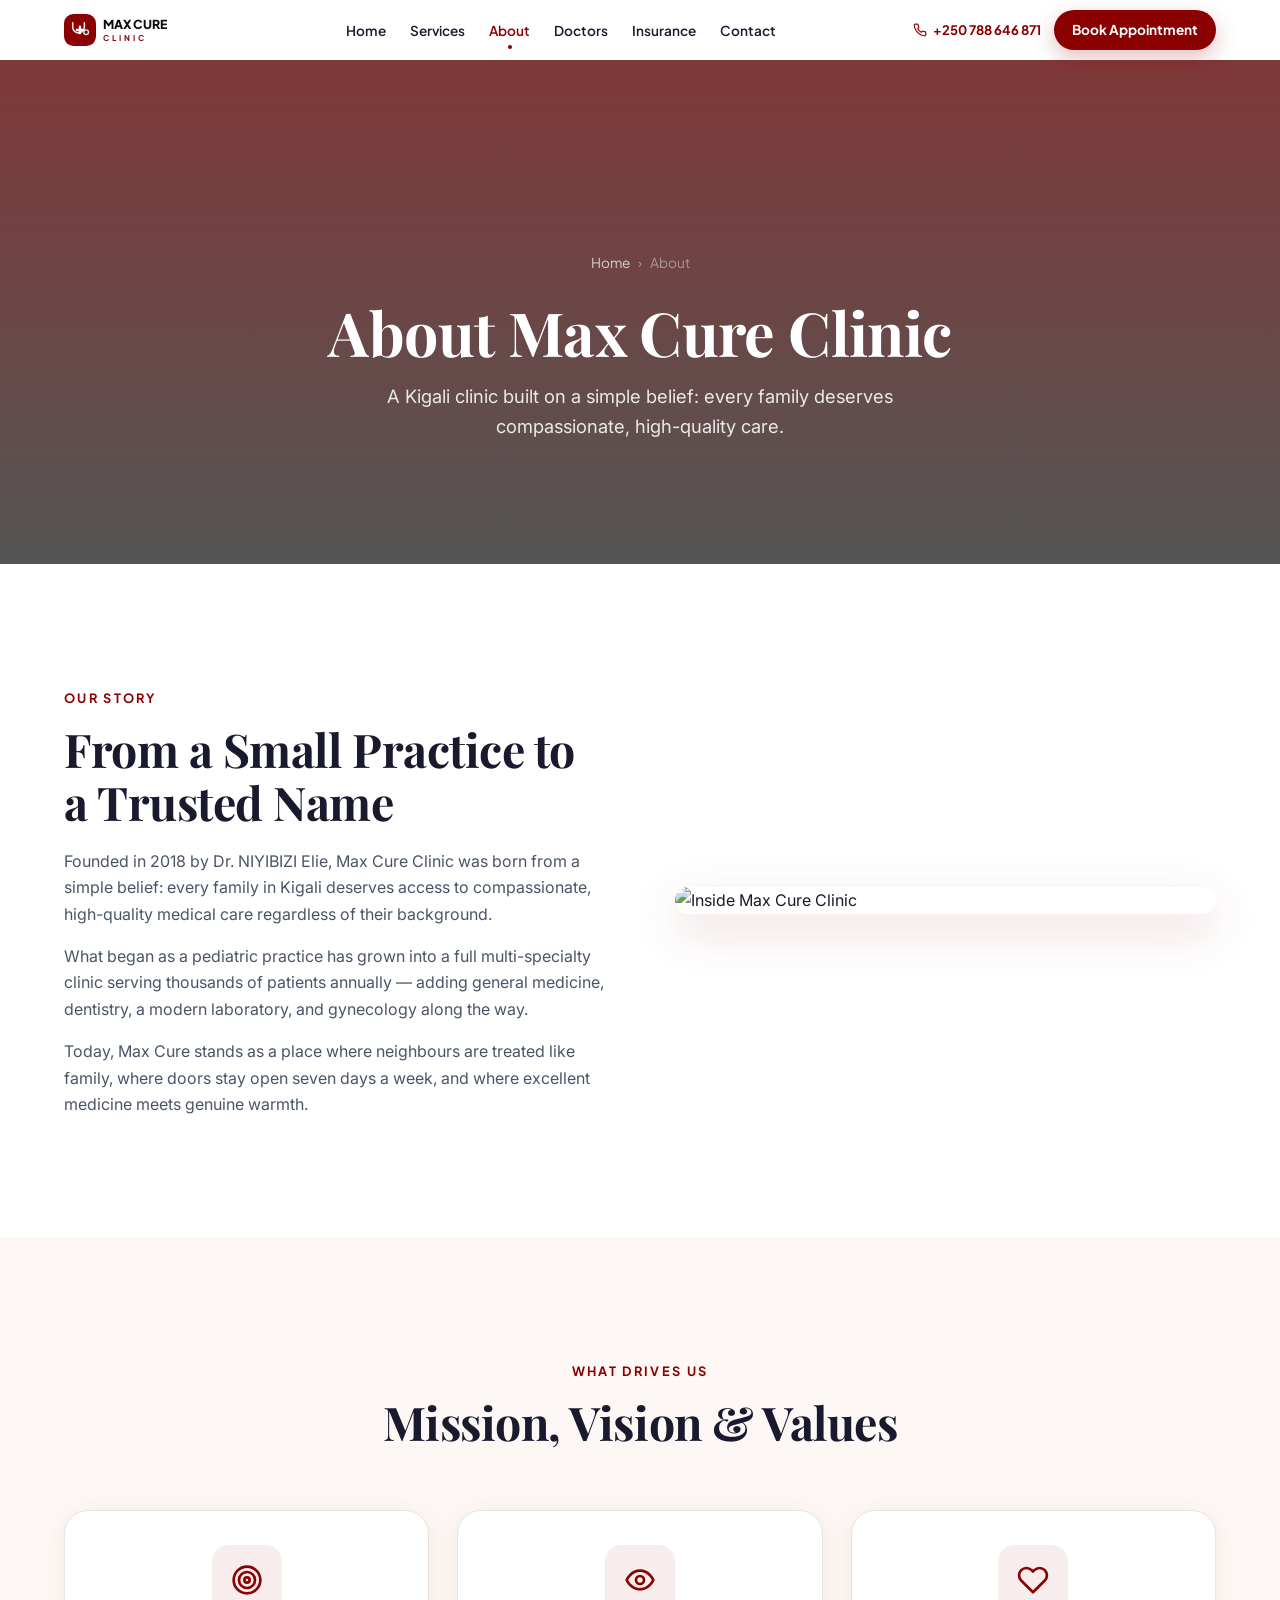
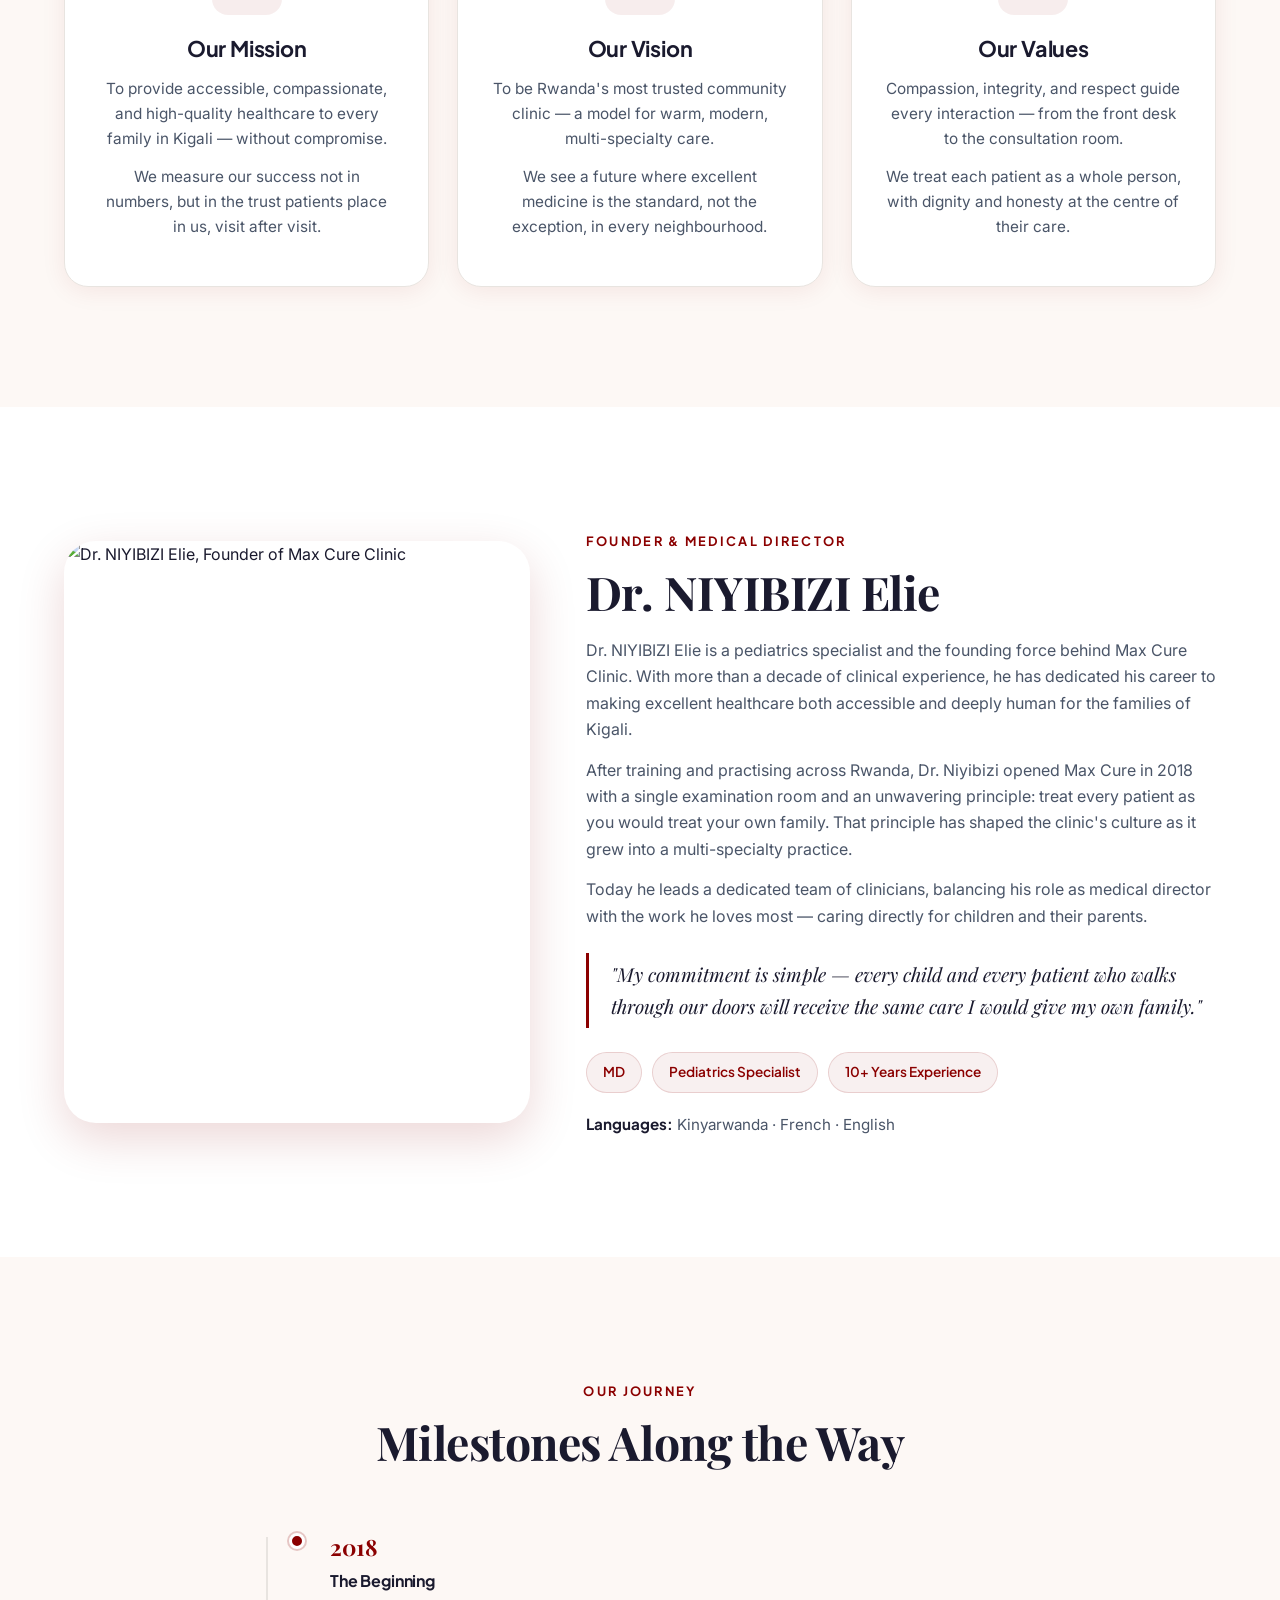
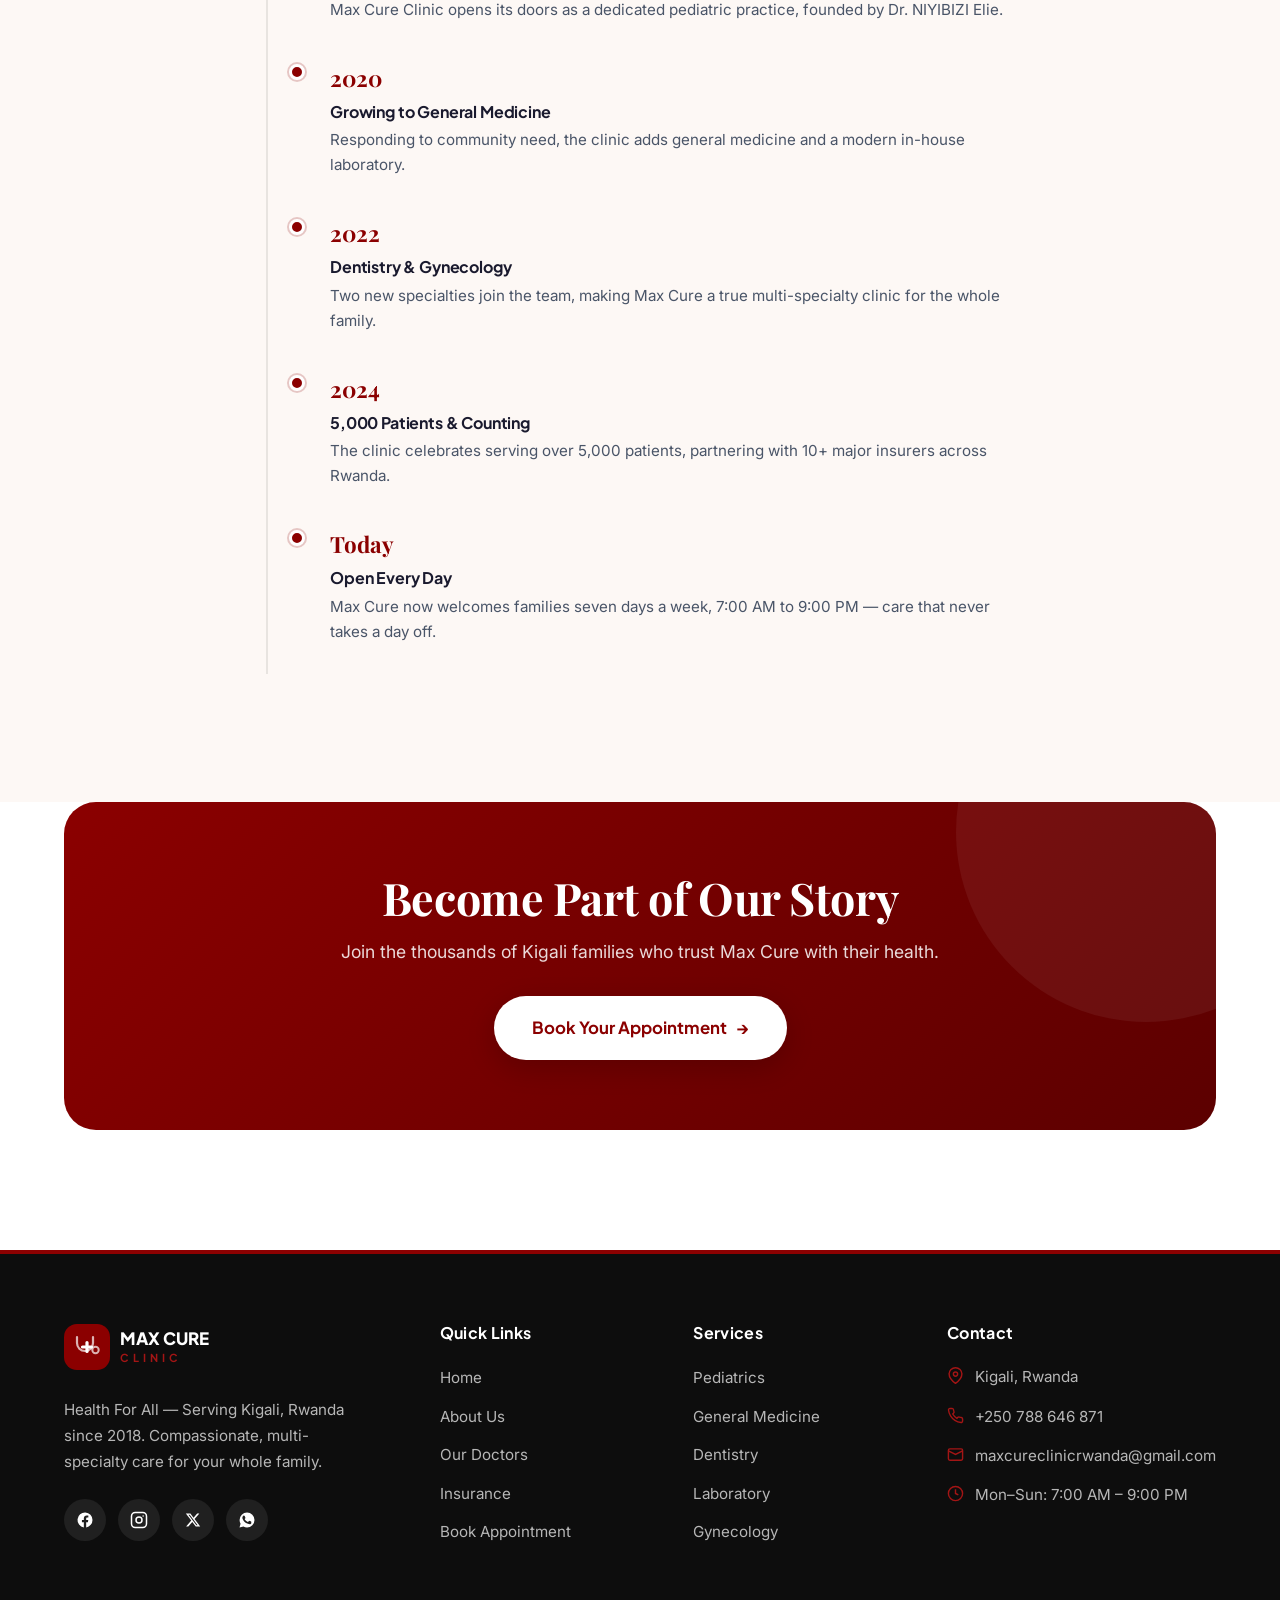
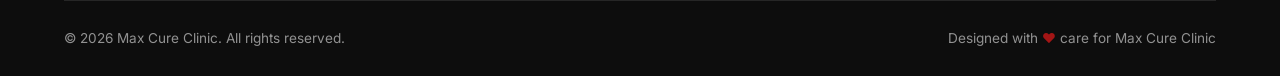
==== about.html @ cb4bc207 "Initial commit via Netlify [skip ci]" ====
<!DOCTYPE html>
<html lang="en">
<head>
  <meta charset="UTF-8">
  <meta name="viewport" content="width=device-width, initial-scale=1.0">
  <title>About Us — Max Cure Clinic, Kigali</title>
  <meta name="description" content="Founded in 2018 by Dr. NIYIBIZI Elie, Max Cure Clinic has grown into a trusted multi-specialty clinic serving thousands of families in Kigali, Rwanda.">
  <link rel="icon" href="assets/logo.svg" type="image/svg+xml">
  <link rel="preconnect" href="https://fonts.googleapis.com">
  <link rel="preconnect" href="https://fonts.gstatic.com" crossorigin>
  <link href="https://fonts.googleapis.com/css2?family=Playfair+Display:wght@400;500;600;700;900&family=Plus+Jakarta+Sans:wght@300;400;500;600;700;800&family=Inter:wght@300;400;500&display=swap" rel="stylesheet">
  <link href="https://unpkg.com/aos@2.3.1/dist/aos.css" rel="stylesheet">
  <link rel="stylesheet" href="css/global.css">
  <link rel="stylesheet" href="css/navbar.css">
  <link rel="stylesheet" href="css/footer.css">
  <link rel="stylesheet" href="css/animations.css">
</head>
<body>
  <div class="loader" aria-hidden="true"><svg class="loader-cross" viewBox="0 0 100 100"><path d="M50 22 V78 M22 50 H78"/></svg><span class="loader-text">MAX CURE CLINIC</span></div>
  <a href="#main" class="skip-link">Skip to content</a>

  <header class="navbar">
    <nav class="nav-inner" aria-label="Primary">
      <a href="index.html" class="nav-logo" aria-label="Max Cure Clinic home"><svg width="200" height="44" viewBox="0 0 200 44" fill="none" xmlns="http://www.w3.org/2000/svg"><rect width="44" height="44" rx="13" fill="#8B0000"/><path d="M12 12v6a8 8 0 0 0 16 0v-6" stroke="#E8E4E0" stroke-width="2.2" stroke-linecap="round" fill="none"/><circle cx="30.5" cy="25" r="3.2" stroke="#E8E4E0" stroke-width="2" fill="none"/><path d="M22 17.5v9M17.5 22h9" stroke="#fff" stroke-width="3.2" stroke-linecap="round"/><text x="54" y="20" font-family="'Plus Jakarta Sans',sans-serif" font-size="17" font-weight="800" fill="#0D0D0D">MAX CURE</text><text x="54" y="37" font-family="'Plus Jakarta Sans',sans-serif" font-size="11" font-weight="700" letter-spacing="4" fill="#8B0000">CLINIC</text></svg></a>
      <ul class="nav-links"><li><a href="index.html">Home</a></li><li><a href="services.html">Services</a></li><li><a href="about.html" class="active">About</a></li><li><a href="doctors.html">Doctors</a></li><li><a href="insurance.html">Insurance</a></li><li><a href="contact.html">Contact</a></li></ul>
      <div class="nav-actions"><a href="tel:+250788646871" class="nav-phone"><svg width="16" height="16" viewBox="0 0 24 24" fill="none" stroke="currentColor" stroke-width="2" stroke-linecap="round" stroke-linejoin="round"><path d="M22 16.92v3a2 2 0 0 1-2.18 2 19.79 19.79 0 0 1-8.63-3.07 19.5 19.5 0 0 1-6-6 19.79 19.79 0 0 1-3.07-8.67A2 2 0 0 1 4.11 2h3a2 2 0 0 1 2 1.72c.13.96.36 1.9.7 2.81a2 2 0 0 1-.45 2.11L8.09 9.91a16 16 0 0 0 6 6l1.27-1.27a2 2 0 0 1 2.11-.45c.91.34 1.85.57 2.81.7A2 2 0 0 1 22 16.92z"/></svg>+250 788 646 871</a><a href="appointments.html" class="btn btn-primary">Book Appointment</a></div>
      <button class="nav-toggle" aria-label="Open menu" aria-expanded="false" aria-controls="mobileMenu"><span></span><span></span><span></span></button>
    </nav>
  </header>
  <div class="mobile-menu" id="mobileMenu"><a href="index.html">Home</a><a href="services.html">Services</a><a href="about.html" class="active">About</a><a href="doctors.html">Doctors</a><a href="insurance.html">Insurance</a><a href="contact.html">Contact</a><a href="appointments.html" class="btn btn-white">Book Appointment</a><a href="tel:+250788646871" class="mobile-phone">+250 788 646 871</a></div>

  <main id="main">
    <!-- IMAGE HERO with Vanta WAVES -->
    <section class="image-hero">
      <div class="vanta-bg" data-vanta="waves"></div>
      <div class="img-overlay"></div>
      <div class="container">
        <div class="breadcrumb"><a href="index.html">Home</a><span>›</span><span>About</span></div>
        <h1>About Max Cure Clinic</h1>
        <p>A Kigali clinic built on a simple belief: every family deserves compassionate, high-quality care.</p>
      </div>
    </section>

    <!-- STORY -->
    <section class="section">
      <div class="container">
        <div class="split">
          <div class="split-content" data-aos="fade-right">
            <span class="eyebrow">Our Story</span>
            <h2 class="section-title">From a Small Practice to a Trusted Name</h2>
            <p style="color:var(--text-mid);margin-bottom:16px">Founded in 2018 by Dr. NIYIBIZI Elie, Max Cure Clinic was born from a simple belief: every family in Kigali deserves access to compassionate, high-quality medical care regardless of their background.</p>
            <p style="color:var(--text-mid);margin-bottom:16px">What began as a pediatric practice has grown into a full multi-specialty clinic serving thousands of patients annually — adding general medicine, dentistry, a modern laboratory, and gynecology along the way.</p>
            <p style="color:var(--text-mid)">Today, Max Cure stands as a place where neighbours are treated like family, where doors stay open seven days a week, and where excellent medicine meets genuine warmth.</p>
          </div>
          <div class="split-media" data-aos="fade-left"><img loading="lazy" decoding="async" src="https://images.unsplash.com/photo-1519494026892-80bbd2d6fd0d?w=700&q=85" alt="Inside Max Cure Clinic"></div>
        </div>
      </div>
    </section>

    <!-- MISSION / VISION / VALUES -->
    <section class="section bg-cream">
      <div class="container">
        <div class="section-head center" data-aos="fade-up"><span class="eyebrow">What Drives Us</span><h2 class="section-title">Mission, Vision &amp; Values</h2></div>
        <div class="mvv-grid">
          <article class="mvv-card card" data-aos="fade-up">
            <div class="mvv-icon"><svg width="32" height="32" viewBox="0 0 24 24" fill="none" stroke="currentColor" stroke-width="2" stroke-linecap="round" stroke-linejoin="round"><circle cx="12" cy="12" r="10"/><circle cx="12" cy="12" r="6"/><circle cx="12" cy="12" r="2"/></svg></div>
            <h3>Our Mission</h3>
            <p>To provide accessible, compassionate, and high-quality healthcare to every family in Kigali — without compromise.</p>
            <p>We measure our success not in numbers, but in the trust patients place in us, visit after visit.</p>
          </article>
          <article class="mvv-card card" data-aos="fade-up" data-aos-delay="120">
            <div class="mvv-icon"><svg width="32" height="32" viewBox="0 0 24 24" fill="none" stroke="currentColor" stroke-width="2" stroke-linecap="round" stroke-linejoin="round"><path d="M2 12s3-7 10-7 10 7 10 7-3 7-10 7-10-7-10-7z"/><circle cx="12" cy="12" r="3"/></svg></div>
            <h3>Our Vision</h3>
            <p>To be Rwanda's most trusted community clinic — a model for warm, modern, multi-specialty care.</p>
            <p>We see a future where excellent medicine is the standard, not the exception, in every neighbourhood.</p>
          </article>
          <article class="mvv-card card" data-aos="fade-up" data-aos-delay="240">
            <div class="mvv-icon"><svg width="32" height="32" viewBox="0 0 24 24" fill="none" stroke="currentColor" stroke-width="2" stroke-linecap="round" stroke-linejoin="round"><path d="M20.84 4.61a5.5 5.5 0 0 0-7.78 0L12 5.67l-1.06-1.06a5.5 5.5 0 0 0-7.78 7.78L12 21.23l8.84-8.84a5.5 5.5 0 0 0 0-7.78z"/></svg></div>
            <h3>Our Values</h3>
            <p>Compassion, integrity, and respect guide every interaction — from the front desk to the consultation room.</p>
            <p>We treat each patient as a whole person, with dignity and honesty at the centre of their care.</p>
          </article>
        </div>
      </div>
    </section>

    <!-- DR NIYIBIZI FEATURE -->
    <section class="section">
      <div class="container">
        <div class="doctor-feature">
          <div data-aos="fade-right"><img loading="lazy" decoding="async" src="https://images.unsplash.com/photo-1612349317150-e413f6a5b16d?w=500&q=85" alt="Dr. NIYIBIZI Elie, Founder of Max Cure Clinic"></div>
          <div data-aos="fade-left">
            <span class="eyebrow">Founder &amp; Medical Director</span>
            <h2 class="section-title">Dr. NIYIBIZI Elie</h2>
            <p style="color:var(--text-mid);margin-bottom:14px">Dr. NIYIBIZI Elie is a pediatrics specialist and the founding force behind Max Cure Clinic. With more than a decade of clinical experience, he has dedicated his career to making excellent healthcare both accessible and deeply human for the families of Kigali.</p>
            <p style="color:var(--text-mid);margin-bottom:14px">After training and practising across Rwanda, Dr. Niyibizi opened Max Cure in 2018 with a single examination room and an unwavering principle: treat every patient as you would treat your own family. That principle has shaped the clinic's culture as it grew into a multi-specialty practice.</p>
            <p style="color:var(--text-mid)">Today he leads a dedicated team of clinicians, balancing his role as medical director with the work he loves most — caring directly for children and their parents.</p>
            <blockquote class="doctor-quote">"My commitment is simple — every child and every patient who walks through our doors will receive the same care I would give my own family."</blockquote>
            <div class="credentials">
              <span class="pill">MD</span><span class="pill">Pediatrics Specialist</span><span class="pill">10+ Years Experience</span>
            </div>
            <p style="margin-top:18px;color:var(--text-mid);font-size:.95rem"><strong style="font-family:var(--font-head);color:var(--text)">Languages:</strong> Kinyarwanda · French · English</p>
          </div>
        </div>
      </div>
    </section>

    <!-- TIMELINE -->
    <section class="section bg-cream">
      <div class="container">
        <div class="section-head center" data-aos="fade-up"><span class="eyebrow">Our Journey</span><h2 class="section-title">Milestones Along the Way</h2></div>
        <div class="timeline">
          <div class="timeline-item" data-aos="fade-up"><div class="year">2018</div><h4>The Beginning</h4><p>Max Cure Clinic opens its doors as a dedicated pediatric practice, founded by Dr. NIYIBIZI Elie.</p></div>
          <div class="timeline-item" data-aos="fade-up"><div class="year">2020</div><h4>Growing to General Medicine</h4><p>Responding to community need, the clinic adds general medicine and a modern in-house laboratory.</p></div>
          <div class="timeline-item" data-aos="fade-up"><div class="year">2022</div><h4>Dentistry &amp; Gynecology</h4><p>Two new specialties join the team, making Max Cure a true multi-specialty clinic for the whole family.</p></div>
          <div class="timeline-item" data-aos="fade-up"><div class="year">2024</div><h4>5,000 Patients &amp; Counting</h4><p>The clinic celebrates serving over 5,000 patients, partnering with 10+ major insurers across Rwanda.</p></div>
          <div class="timeline-item" data-aos="fade-up"><div class="year">Today</div><h4>Open Every Day</h4><p>Max Cure now welcomes families seven days a week, 7:00 AM to 9:00 PM — care that never takes a day off.</p></div>
        </div>
      </div>
    </section>

    <section class="section" style="padding-top:0">
      <div class="container"><div class="cta-banner" data-aos="zoom-in"><h2>Become Part of Our Story</h2><p>Join the thousands of Kigali families who trust Max Cure with their health.</p><a href="appointments.html" class="btn btn-white btn-lg">Book Your Appointment <span class="arrow">→</span></a></div></div>
    </section>
  </main>

  <footer class="footer">
    <div class="container">
      <div class="footer-grid">
        <div>
          <div class="footer-logo"><svg width="200" height="46" viewBox="0 0 200 46" fill="none" xmlns="http://www.w3.org/2000/svg"><rect width="46" height="46" rx="13" fill="#8B0000"/><path d="M13 13v6a8 8 0 0 0 16 0v-6" stroke="#fff" stroke-width="2.2" stroke-linecap="round" fill="none" opacity=".7"/><circle cx="31.5" cy="26" r="3.2" stroke="#fff" stroke-width="2" fill="none" opacity=".7"/><path d="M23 18.5v9M18.5 23h9" stroke="#fff" stroke-width="3.2" stroke-linecap="round"/><text x="56" y="21" font-family="'Plus Jakarta Sans',sans-serif" font-size="17" font-weight="800" fill="#fff">MAX CURE</text><text x="56" y="38" font-family="'Plus Jakarta Sans',sans-serif" font-size="11" font-weight="700" letter-spacing="4" fill="#A31515">CLINIC</text></svg></div>
          <p class="footer-tagline">Health For All — Serving Kigali, Rwanda since 2018. Compassionate, multi-specialty care for your whole family.</p>
          <div class="footer-social">
            <a href="#" aria-label="Facebook"><svg width="18" height="18" viewBox="0 0 24 24" fill="currentColor"><path d="M22 12a10 10 0 1 0-11.56 9.88v-6.99H7.9V12h2.54V9.8c0-2.5 1.49-3.89 3.78-3.89 1.09 0 2.24.2 2.24.2v2.46h-1.26c-1.24 0-1.63.77-1.63 1.56V12h2.78l-.44 2.89h-2.34v6.99A10 10 0 0 0 22 12z"/></svg></a>
            <a href="#" aria-label="Instagram"><svg width="18" height="18" viewBox="0 0 24 24" fill="none" stroke="currentColor" stroke-width="2"><rect x="2" y="2" width="20" height="20" rx="5"/><circle cx="12" cy="12" r="4"/><circle cx="17.5" cy="6.5" r="1" fill="currentColor" stroke="none"/></svg></a>
            <a href="#" aria-label="Twitter X"><svg width="16" height="16" viewBox="0 0 24 24" fill="currentColor"><path d="M18.244 2.25h3.308l-7.227 8.26 8.502 11.24H16.17l-5.214-6.817L4.99 21.75H1.68l7.73-8.835L1.254 2.25H8.08l4.713 6.231zm-1.161 17.52h1.833L7.084 4.126H5.117z"/></svg></a>
            <a href="https://wa.me/250788646871" aria-label="WhatsApp"><svg width="18" height="18" viewBox="0 0 24 24" fill="currentColor"><path d="M12.04 2A9.94 9.94 0 0 0 2.1 11.94c0 1.75.46 3.45 1.32 4.95L2 22l5.25-1.38a9.9 9.9 0 0 0 4.79 1.22h.01A9.94 9.94 0 0 0 22 11.94 9.94 9.94 0 0 0 12.04 2zm5.8 14.2c-.24.68-1.4 1.3-1.94 1.34-.5.05-1.13.21-3.66-.77-3.08-1.2-5.04-4.34-5.19-4.54-.15-.2-1.24-1.65-1.24-3.15s.79-2.24 1.07-2.54c.28-.3.61-.38.81-.38l.58.01c.19.01.44-.07.69.53.24.6.83 2.07.9 2.22.07.15.12.32.02.52-.1.2-.15.32-.3.5-.15.17-.31.39-.45.52-.15.15-.3.31-.13.6.17.3.76 1.25 1.63 2.02 1.12.99 2.06 1.3 2.36 1.45.3.15.47.13.64-.08.17-.2.74-.86.94-1.16.2-.3.39-.25.66-.15.27.1 1.71.81 2 .96.3.15.5.22.57.34.07.13.07.72-.17 1.4z"/></svg></a>
          </div>
        </div>
        <div><h4>Quick Links</h4><ul class="footer-links"><li><a href="index.html">Home</a></li><li><a href="about.html">About Us</a></li><li><a href="doctors.html">Our Doctors</a></li><li><a href="insurance.html">Insurance</a></li><li><a href="appointments.html">Book Appointment</a></li></ul></div>
        <div><h4>Services</h4><ul class="footer-links"><li><a href="services.html#pediatrics">Pediatrics</a></li><li><a href="services.html#general">General Medicine</a></li><li><a href="services.html#dentistry">Dentistry</a></li><li><a href="services.html#laboratory">Laboratory</a></li><li><a href="services.html#gynecology">Gynecology</a></li></ul></div>
        <div><h4>Contact</h4><ul class="footer-contact">
          <li><svg width="17" height="17" viewBox="0 0 24 24" fill="none" stroke="currentColor" stroke-width="2"><path d="M21 10c0 7-9 13-9 13s-9-6-9-13a9 9 0 0 1 18 0z"/><circle cx="12" cy="10" r="3"/></svg><span>Kigali, Rwanda</span></li>
          <li><svg width="17" height="17" viewBox="0 0 24 24" fill="none" stroke="currentColor" stroke-width="2"><path d="M22 16.92v3a2 2 0 0 1-2.18 2 19.79 19.79 0 0 1-8.63-3.07 19.5 19.5 0 0 1-6-6 19.79 19.79 0 0 1-3.07-8.67A2 2 0 0 1 4.11 2h3a2 2 0 0 1 2 1.72c.13.96.36 1.9.7 2.81a2 2 0 0 1-.45 2.11L8.09 9.91a16 16 0 0 0 6 6l1.27-1.27a2 2 0 0 1 2.11-.45c.91.34 1.85.57 2.81.7A2 2 0 0 1 22 16.92z"/></svg><a href="tel:+250788646871">+250 788 646 871</a></li>
          <li><svg width="17" height="17" viewBox="0 0 24 24" fill="none" stroke="currentColor" stroke-width="2"><rect x="2" y="4" width="20" height="16" rx="2"/><path d="m22 7-10 5L2 7"/></svg><a href="mailto:maxcureclinicrwanda@gmail.com">maxcureclinicrwanda@gmail.com</a></li>
          <li><svg width="17" height="17" viewBox="0 0 24 24" fill="none" stroke="currentColor" stroke-width="2"><circle cx="12" cy="12" r="10"/><polyline points="12 6 12 12 16 14"/></svg><span>Mon–Sun: 7:00 AM – 9:00 PM</span></li>
        </ul></div>
      </div>
      <div class="footer-bottom"><span>© <span id="year">2026</span> Max Cure Clinic. All rights reserved.</span><span>Designed with <span class="heart">♥</span> care for Max Cure Clinic</span></div>
    </div>
  </footer>

  <script src="https://cdnjs.cloudflare.com/ajax/libs/three.js/r128/three.min.js"></script>
  <script src="https://cdn.jsdelivr.net/npm/vanta@latest/dist/vanta.cells.min.js"></script>
  <script src="https://cdn.jsdelivr.net/npm/vanta@latest/dist/vanta.waves.min.js"></script>
  <script src="https://cdn.jsdelivr.net/npm/tsparticles@2.12.0/tsparticles.bundle.min.js"></script>
  <script src="https://cdnjs.cloudflare.com/ajax/libs/bodymovin/5.12.2/lottie.min.js"></script>
  <script src="https://cdnjs.cloudflare.com/ajax/libs/gsap/3.12.5/gsap.min.js"></script>
  <script src="https://cdnjs.cloudflare.com/ajax/libs/gsap/3.12.5/ScrollTrigger.min.js"></script>
  <script src="https://unpkg.com/aos@2.3.1/dist/aos.js"></script>
  <script src="js/animations.js"></script>
  <script src="js/main.js"></script>
</body>
</html>
---- css/global.css ----
/* ============================================================
   MAX CURE CLINIC — GLOBAL DESIGN SYSTEM
   Reset · Tokens · Typography · Buttons · Layout · Components
   ============================================================ */

:root {
  /* Brand */
  --primary: #8B0000;
  --primary-light: #A31515;
  --primary-dark: #5C0000;
  --accent: #C0392B;

  /* Neutrals */
  --white: #FFFFFF;
  --off-white: #F9F7F5;
  --cream: #FDF8F5;
  --light-gray: #F0EFED;
  --border: #E8E4E0;
  --dark: #0D0D0D;
  --text: #1A1A2E;
  --text-mid: #4A5568;
  --text-light: #9CA3AF;
  --success: #10B981;
  --whatsapp: #25D366;

  /* Radii */
  --radius-sm: 8px;
  --radius-md: 16px;
  --radius-lg: 24px;
  --radius-xl: 32px;
  --radius-pill: 100px;

  /* Shadows */
  --shadow-card: 0 4px 24px rgba(139, 0, 0, 0.08);
  --shadow-hover: 0 16px 48px rgba(139, 0, 0, 0.16);
  --shadow-hero: 0 32px 80px rgba(0, 0, 0, 0.18);

  /* Motion + layout */
  --transition: all 0.3s cubic-bezier(0.4, 0, 0.2, 1);
  --section-pad: 120px 0;
  --container: 1200px;

  /* Fonts */
  --font-display: 'Playfair Display', Georgia, serif;
  --font-head: 'Plus Jakarta Sans', system-ui, sans-serif;
  --font-body: 'Inter', system-ui, sans-serif;
}

/* ---------- Reset ---------- */
*, *::before, *::after { box-sizing: border-box; margin: 0; padding: 0; }

/* Native smooth-scroll intentionally disabled — anchor jumps are instant for snappier feel on phones. */
html { -webkit-text-size-adjust: 100%; }

body {
  font-family: var(--font-body);
  font-size: 16px;
  line-height: 1.65;
  color: var(--text);
  background: var(--white);
  -webkit-font-smoothing: antialiased;
  -moz-osx-font-smoothing: grayscale;
  overflow-x: hidden;
}

img { max-width: 100%; height: auto; display: block; }
a { color: inherit; text-decoration: none; }
ul { list-style: none; }
button { font-family: inherit; cursor: pointer; border: none; background: none; }
input, select, textarea { font-family: inherit; font-size: 1rem; }

/* ---------- Typography ---------- */
h1, h2, h3, h4 { font-family: var(--font-display); font-weight: 700; line-height: 1.15; color: var(--text); letter-spacing: -0.01em; }

.eyebrow {
  font-family: var(--font-head);
  font-weight: 700;
  font-size: 0.8rem;
  letter-spacing: 0.18em;
  text-transform: uppercase;
  color: var(--primary);
  display: inline-block;
  margin-bottom: 14px;
}

.section-title { font-size: clamp(2rem, 4vw, 2.9rem); margin-bottom: 18px; }
.section-subtitle { font-family: var(--font-body); font-size: 1.075rem; color: var(--text-mid); max-width: 620px; }

.section-head { margin-bottom: 60px; }
.section-head.center { text-align: center; margin-left: auto; margin-right: auto; }
.section-head.center .section-subtitle { margin-left: auto; margin-right: auto; }

/* ---------- Layout ---------- */
.container { width: 100%; max-width: var(--container); margin: 0 auto; padding: 0 24px; }
.section { padding: var(--section-pad); }
.bg-cream { background: var(--cream); }
.bg-off { background: var(--off-white); }
.bg-light { background: var(--light-gray); }

/* ---------- Buttons ---------- */
.btn {
  display: inline-flex;
  align-items: center;
  justify-content: center;
  gap: 9px;
  font-family: var(--font-head);
  font-weight: 700;
  font-size: 0.98rem;
  padding: 15px 30px;
  border-radius: var(--radius-pill);
  transition: transform 0.2s ease, box-shadow 0.2s ease, background 0.3s ease, color 0.3s ease;
  min-height: 48px;
  white-space: nowrap;
}
.btn:hover { transform: translateY(-2px) scale(1.02); }
.btn:active { transform: translateY(0) scale(0.98); }
.btn:focus-visible { outline: 3px solid rgba(139, 0, 0, 0.4); outline-offset: 3px; }

.btn-primary { background: var(--primary); color: var(--white); box-shadow: 0 8px 22px rgba(139, 0, 0, 0.25); }
.btn-primary:hover { background: var(--primary-dark); box-shadow: var(--shadow-hover); }

.btn-ghost { background: transparent; color: var(--primary); border: 2px solid var(--border); }
.btn-ghost:hover { border-color: var(--primary); background: rgba(139, 0, 0, 0.04); }

.btn-white { background: var(--white); color: var(--primary); box-shadow: 0 8px 28px rgba(0, 0, 0, 0.18); }
.btn-white:hover { background: var(--cream); }

.btn-whatsapp { background: var(--whatsapp); color: var(--white); }
.btn-whatsapp:hover { background: #1da851; }

.btn-block { width: 100%; }
.btn-lg { padding: 18px 38px; font-size: 1.05rem; }

.arrow { transition: transform 0.25s ease; }
.btn:hover .arrow, .link-more:hover .arrow { transform: translateX(4px); }

/* ---------- Inline link ---------- */
.link-more {
  display: inline-flex;
  align-items: center;
  gap: 6px;
  font-family: var(--font-head);
  font-weight: 700;
  font-size: 0.92rem;
  color: var(--primary);
}

/* ---------- Pills / badges ---------- */
.pill {
  display: inline-flex;
  align-items: center;
  gap: 8px;
  font-family: var(--font-head);
  font-weight: 600;
  font-size: 0.85rem;
  padding: 8px 16px;
  border-radius: var(--radius-pill);
  background: var(--white);
  border: 1px solid var(--border);
  color: var(--text-mid);
}
.pill-accent { background: rgba(139, 0, 0, 0.07); border-color: rgba(139, 0, 0, 0.15); color: var(--primary); }

/* ---------- Page hero (interior pages) ---------- */
.page-hero {
  position: relative;
  background: linear-gradient(135deg, var(--primary-dark), var(--primary) 55%, var(--primary-light));
  color: var(--white);
  padding: 150px 0 90px;
  text-align: center;
  overflow: hidden;
}
.page-hero::after {
  content: "";
  position: absolute;
  inset: 0;
  background-image: radial-gradient(rgba(255, 255, 255, 0.08) 1.5px, transparent 1.5px);
  background-size: 26px 26px;
  opacity: 0.5;
  pointer-events: none;
}
.page-hero .container { position: relative; z-index: 2; }
.page-hero h1 { color: var(--white); font-size: clamp(2.4rem, 5vw, 3.6rem); margin-bottom: 16px; }
.page-hero p { color: rgba(255, 255, 255, 0.85); font-size: 1.15rem; max-width: 640px; margin: 0 auto; }
.page-hero.has-3d { background: var(--primary-dark); }
.page-hero .vanta-bg { position: absolute; inset: 0; z-index: 0; }

/* Breadcrumb */
.breadcrumb { display: flex; gap: 8px; justify-content: center; align-items: center; margin-bottom: 22px; font-family: var(--font-head); font-size: 0.85rem; color: rgba(255, 255, 255, 0.75); }
.breadcrumb a:hover { color: var(--white); }
.breadcrumb span { opacity: 0.6; }

/* ---------- Generic cards ---------- */
.card {
  background: var(--white);
  border: 1px solid var(--border);
  border-radius: var(--radius-lg);
  padding: 34px;
  box-shadow: var(--shadow-card);
  transition: var(--transition);
}

/* ---------- Checkmark list ---------- */
.check-list { display: flex; flex-direction: column; gap: 22px; }
.check-item { display: flex; gap: 16px; align-items: flex-start; }
.check-icon {
  flex-shrink: 0;
  width: 32px; height: 32px;
  border-radius: 50%;
  background: rgba(16, 185, 129, 0.12);
  color: var(--success);
  display: grid; place-items: center;
  margin-top: 2px;
}
.check-item h4 { font-family: var(--font-head); font-size: 1.1rem; margin-bottom: 4px; }
.check-item p { color: var(--text-mid); font-size: 0.96rem; }

/* ---------- Split layout helper ---------- */
.split { display: grid; grid-template-columns: 1fr 1fr; gap: 70px; align-items: center; }
.split.reverse .split-media { order: 2; }
.split-media { position: relative; }
.split-media img { border-radius: var(--radius-xl); box-shadow: var(--shadow-hover); width: 100%; object-fit: cover; }

/* ---------- CTA banner ---------- */
.cta-banner {
  background: linear-gradient(135deg, var(--primary), var(--primary-dark));
  color: var(--white);
  text-align: center;
  border-radius: var(--radius-xl);
  padding: 70px 40px;
  position: relative;
  overflow: hidden;
}
.cta-banner::before {
  content: "";
  position: absolute;
  width: 380px; height: 380px;
  background: rgba(255, 255, 255, 0.06);
  border-radius: 50%;
  top: -160px; right: -120px;
}
.cta-banner h2 { color: var(--white); font-size: clamp(2rem, 4vw, 2.8rem); margin-bottom: 14px; position: relative; }
.cta-banner p { color: rgba(255, 255, 255, 0.85); font-size: 1.1rem; margin-bottom: 30px; position: relative; }

/* ---------- Skip link & accessibility ---------- */
.skip-link {
  position: absolute;
  left: -999px;
  top: 0;
  background: var(--primary);
  color: #fff;
  padding: 12px 20px;
  z-index: 2000;
  border-radius: 0 0 var(--radius-sm) 0;
}
.skip-link:focus { left: 0; }

:focus-visible { outline: 3px solid rgba(139, 0, 0, 0.45); outline-offset: 2px; border-radius: 4px; }

/* ---------- Loading screen ---------- */
.loader {
  position: fixed;
  inset: 0;
  background: var(--primary-dark);
  display: grid;
  place-items: center;
  z-index: 9999;
}
.loader-cross { width: 90px; height: 90px; }
.loader-cross path { stroke: #fff; stroke-width: 6; stroke-linecap: round; fill: none; stroke-dasharray: 120; stroke-dashoffset: 120; animation: draw-cross 1s ease forwards; }
.loader-text { position: absolute; bottom: 38%; font-family: var(--font-head); font-weight: 700; letter-spacing: 0.3em; color: rgba(255,255,255,0.75); font-size: 0.8rem; }

/* ---------- Helpers ---------- */
.text-center { text-align: center; }
.mt-sm { margin-top: 16px; }
.mt-md { margin-top: 32px; }
.deco-circle {
  position: absolute;
  border-radius: 50%;
  background: radial-gradient(circle at 30% 30%, rgba(139, 0, 0, 0.10), rgba(139, 0, 0, 0.02));
  pointer-events: none;
  z-index: 0;
}

/* ============================================================
   COMPONENTS — HOME HERO   (light split: text left, photo right)
   ============================================================ */
.hero {
  position: relative;
  background: var(--white);
  border-bottom: 1px solid var(--border);
}
.hero-inner {
  max-width: 1180px;
  margin: 0 auto;
  padding: 52px 24px 64px;
  display: grid;
  grid-template-columns: 1.02fr 0.98fr;
  gap: 52px;
  align-items: center;
}
.hero-content { max-width: 540px; }

/* small "open now" tag */
.hero-badge {
  display: inline-flex;
  align-items: center;
  gap: 8px;
  background: rgba(139, 0, 0, 0.06);
  border: 1px solid rgba(139, 0, 0, 0.14);
  color: var(--primary);
  padding: 6px 14px;
  border-radius: 100px;
  font-family: var(--font-head);
  font-size: 12.5px;
  font-weight: 600;
  margin-bottom: 18px;
}
.hero-headline {
  font-family: var(--font-display);
  font-weight: 800;
  font-size: clamp(27px, 3.1vw, 42px);
  line-height: 1.13;
  letter-spacing: -0.015em;
  color: var(--text);            /* black on white */
  margin: 0 0 14px;
}
.hero-headline .line2 { display: block; color: var(--primary); }
.hero-sub {
  font-family: var(--font-body);
  font-size: 15px;
  line-height: 1.65;
  color: var(--text-mid);
  max-width: 470px;
}
.hero-buttons { display: flex; gap: 12px; margin-top: 24px; flex-wrap: wrap; }
.hero-btn-primary, .hero-btn-outline { min-height: 44px; }
.hero-btn-primary {
  display: inline-flex; align-items: center; gap: 8px;
  background: var(--primary); color: #fff;
  padding: 12px 26px; border-radius: 100px;
  font-family: var(--font-head); font-size: 14px; font-weight: 700;
  box-shadow: 0 8px 22px rgba(139, 0, 0, 0.22);
  transition: transform 0.25s ease, background 0.3s ease, box-shadow 0.3s ease;
}
.hero-btn-primary:hover { background: var(--primary-dark); transform: translateY(-2px); box-shadow: 0 14px 30px rgba(139, 0, 0, 0.28); }
.hero-btn-primary .arrow { transition: transform 0.25s ease; }
.hero-btn-primary:hover .arrow { transform: translateX(4px); }
.hero-btn-outline {
  display: inline-flex; align-items: center;
  background: #fff; color: var(--text);
  border: 1.5px solid var(--border);
  padding: 12px 24px; border-radius: 100px;
  font-family: var(--font-head); font-size: 14px; font-weight: 600;
  transition: border-color 0.3s ease, color 0.3s ease, background 0.3s ease;
}
.hero-btn-outline:hover { border-color: var(--primary); color: var(--primary); background: rgba(139, 0, 0, 0.04); }
.hero-btn-primary:focus-visible,
.hero-btn-outline:focus-visible { outline: 3px solid rgba(139, 0, 0, 0.4); outline-offset: 3px; }

.hero-stats {
  display: flex;
  list-style: none;
  margin: 28px 0 0;
  padding: 22px 0 0;
  border-top: 1px solid var(--border);
}
.hero-stat { padding: 0 20px; }
.hero-stat:first-child { padding-left: 0; }
.hero-stat:not(:first-child) { border-left: 1px solid var(--border); }
.hero-stat .num { display: block; font-family: var(--font-head); font-size: 20px; font-weight: 800; color: var(--text); line-height: 1; white-space: nowrap; }
.hero-stat .lbl { display: block; font-size: 12px; color: var(--text-light); font-weight: 500; margin-top: 5px; }

/* photo on the right */
.hero-media { position: relative; }
.hero-media img {
  width: 100%;
  aspect-ratio: 3 / 2;
  object-fit: cover;
  border-radius: 18px;
  box-shadow: 0 22px 54px rgba(0, 0, 0, 0.12);
  border: 1px solid var(--border);
}

.pulse-dot { width: 8px; height: 8px; border-radius: 50%; background: var(--success); position: relative; flex-shrink: 0; }
.pulse-dot::after { content: ""; position: absolute; inset: 0; border-radius: 50%; background: var(--success); animation: pulse-ring 1.8s ease-out infinite; }

@media (prefers-reduced-motion: reduce) {
  .pulse-dot::after { animation: none; }
}

/* ============================================================
   SERVICES PREVIEW — horizontal carousel
   ============================================================ */
#services .section-head { margin-bottom: 38px; }
#services .section-title { font-size: clamp(1.5rem, 3vw, 2.1rem); margin-bottom: 12px; }
#services .section-subtitle { font-size: 0.95rem; }

.services-carousel {
  display: flex;
  gap: 20px;
  overflow-x: auto;
  scroll-snap-type: x mandatory;
  scroll-padding: 0 4px;
  padding: 6px 4px 8px;
  margin: 0 -4px;
  -webkit-overflow-scrolling: touch;
  /* keep swipe/scroll, but hide the scrollbar */
  scrollbar-width: none;          /* Firefox */
  -ms-overflow-style: none;       /* IE/Edge legacy */
}
.services-carousel::-webkit-scrollbar { display: none; }  /* Chrome/Safari */

.service-card {
  flex: 0 0 300px;
  scroll-snap-align: start;
  background: var(--white);
  border: 1px solid var(--border);
  border-radius: var(--radius-lg);
  padding: 28px 26px;
  box-shadow: var(--shadow-card);
  transition: transform 0.3s ease, box-shadow 0.3s ease, border-color 0.3s ease;
  display: flex;
  flex-direction: column;
}
.service-card:hover { transform: translateY(-6px); box-shadow: var(--shadow-hover); border-color: rgba(139, 0, 0, 0.28); }
.service-icon {
  width: 52px; height: 52px;
  border-radius: var(--radius-md);
  background: rgba(139, 0, 0, 0.06);
  display: grid; place-items: center;
  margin-bottom: 18px;
  transition: transform 0.3s ease;
}
.service-icon svg, .service-icon .lottie-ico { width: 30px; height: 30px; color: var(--primary); }
.service-card:hover .service-icon { transform: translateY(-3px) scale(1.06); }
.service-card h3 { font-family: var(--font-head); font-size: 1.05rem; margin-bottom: 8px; }
.service-card p { font-size: 0.85rem; line-height: 1.6; color: var(--text-mid); margin-bottom: 14px; flex-grow: 1; }
.service-card .link-more { font-size: 0.82rem; }

@media (max-width: 600px) {
  .service-card { flex-basis: 80vw; max-width: 310px; }
}

/* ============================================================
   WHY CHOOSE
   ============================================================ */
.why-points { display: flex; flex-direction: column; gap: 26px; margin-top: 10px; }

/* Why Choose Us — intro + 2x2 feature grid (no image) */
.why-grid { display: grid; grid-template-columns: 0.9fr 1.2fr; gap: 56px; align-items: center; }
.why-intro { max-width: 380px; }
.why-intro .eyebrow { position: relative; padding-bottom: 9px; margin-bottom: 16px; }
.why-intro .eyebrow::after { content: ""; position: absolute; left: 0; bottom: 0; width: 34px; height: 2px; background: var(--primary); }
.why-title { font-family: var(--font-display); font-weight: 800; font-size: clamp(1.7rem, 2.9vw, 2.4rem); line-height: 1.12; letter-spacing: -0.01em; margin-bottom: 16px; }
.why-title .accent { color: var(--primary); }
.why-lead { font-size: 0.92rem; line-height: 1.7; color: var(--text-mid); margin-bottom: 26px; }
.why-intro .btn { font-size: 0.9rem; }

.why-features { display: grid; grid-template-columns: 1fr 1fr; gap: 30px 38px; }
.why-feature .why-ico {
  display: inline-grid; place-items: center;
  width: 46px; height: 46px; border-radius: 50%;
  border: 1.5px solid rgba(139, 0, 0, 0.30);
  color: var(--primary);
  margin-bottom: 14px;
}
.why-feature .why-ico svg { width: 22px; height: 22px; }
.why-feature h4 { font-family: var(--font-head); font-size: 1rem; font-weight: 700; color: var(--text); margin-bottom: 6px; }
.why-feature p { font-size: 0.84rem; line-height: 1.6; color: var(--text-mid); }

/* divider lines between the four features (like the reference) */
.why-features .why-feature:nth-child(-n+2) { padding-bottom: 28px; border-bottom: 1px solid var(--border); }
.why-features .why-feature:nth-child(odd) { padding-right: 34px; border-right: 1px solid var(--border); }

@media (max-width: 980px) {
  .why-grid { grid-template-columns: 1fr; gap: 36px; }
  .why-intro { max-width: none; }
}
@media (max-width: 560px) {
  .why-features { grid-template-columns: 1fr; gap: 0; }
  .why-features .why-feature { padding: 22px 0; border-right: none; border-bottom: 1px solid var(--border); }
  .why-features .why-feature:first-child { padding-top: 0; }
  .why-features .why-feature:last-child { border-bottom: none; padding-bottom: 0; }
}

/* ============================================================
   STATS COUNTER
   ============================================================ */
.stats-section {
  position: relative;
  background: var(--primary);
  color: #fff;
  padding: 90px 0;
  overflow: hidden;
}
.stats-section .particles-bg { position: absolute; inset: 0; z-index: 1; }
.stats-section::before {
  content: "";
  position: absolute; inset: 0;
  background-image: radial-gradient(rgba(255, 255, 255, 0.12) 1.5px, transparent 1.5px);
  background-size: 28px 28px;
  opacity: 0.5;
  z-index: 1;
}
.stats-grid { position: relative; z-index: 2; display: grid; grid-template-columns: repeat(4, 1fr); gap: 30px; text-align: center; }
.stat-num { font-family: var(--font-display); font-size: clamp(2.6rem, 5vw, 3.6rem); font-weight: 900; line-height: 1; }
.stat-label { font-family: var(--font-head); font-weight: 600; margin-top: 10px; color: rgba(255, 255, 255, 0.85); letter-spacing: 0.02em; }
.stat-divider { width: 1px; background: rgba(255,255,255,0.18); }

/* ============================================================
   TESTIMONIALS
   ============================================================ */
.testi-grid { display: grid; grid-template-columns: repeat(3, 1fr); gap: 28px; }
.testi-card {
  background: var(--white);
  border: 1px solid var(--border);
  border-radius: var(--radius-lg);
  padding: 36px 32px;
  box-shadow: var(--shadow-card);
  position: relative;
  transition: var(--transition);
}
.testi-card:hover { transform: translateY(-6px); box-shadow: var(--shadow-hover); }
.testi-quote { font-family: var(--font-display); font-size: 4rem; line-height: 0.7; color: rgba(139, 0, 0, 0.16); position: absolute; top: 22px; right: 26px; }
.testi-stars { color: #F5B301; letter-spacing: 2px; margin-bottom: 16px; }
.testi-text { font-size: 1rem; color: var(--text); line-height: 1.7; margin-bottom: 26px; }
.testi-person { display: flex; align-items: center; gap: 14px; }
.testi-avatar { width: 50px; height: 50px; border-radius: 50%; display: grid; place-items: center; color: #fff; font-family: var(--font-head); font-weight: 700; font-size: 1.05rem; }
.testi-person h4 { font-family: var(--font-head); font-size: 1rem; margin-bottom: 1px; }
.testi-person span { font-size: 0.85rem; color: var(--text-light); }

/* ============================================================
   INSURANCE MARQUEE
   ============================================================ */
.marquee { overflow: hidden; padding: 14px 0; -webkit-mask-image: linear-gradient(90deg, transparent, #000 12%, #000 88%, transparent); mask-image: linear-gradient(90deg, transparent, #000 12%, #000 88%, transparent); }
.marquee-track { display: flex; gap: 18px; width: max-content; animation: marquee 26s linear infinite; }
.marquee:hover .marquee-track { animation-play-state: paused; }
.insurance-badge {
  display: inline-flex;
  align-items: center;
  gap: 11px;
  background: var(--white);
  border: 1.5px solid rgba(139, 0, 0, 0.2);
  color: var(--primary);
  font-family: var(--font-head);
  font-weight: 700;
  padding: 14px 26px;
  border-radius: var(--radius-pill);
  white-space: nowrap;
}
.insurance-badge .ib-letter { width: 30px; height: 30px; border-radius: 8px; background: var(--primary); color: #fff; display: grid; place-items: center; font-size: 0.85rem; }

/* Accepted insurers — logo grid */
.insurer-grid { display: grid; grid-template-columns: repeat(4, 1fr); gap: 20px; }
.insurer-card {
  display: grid; place-items: center;
  min-height: 100px;
  padding: 22px 18px;
  background: var(--white);
  border: 1px solid var(--border);
  border-radius: var(--radius-md);
  box-shadow: var(--shadow-card);
  transition: transform 0.25s ease, box-shadow 0.25s ease, border-color 0.25s ease;
}
.insurer-card:hover { transform: translateY(-4px); box-shadow: var(--shadow-hover); border-color: rgba(139, 0, 0, 0.2); }
.insurer-card img { max-width: 100%; max-height: 54px; width: auto; height: auto; object-fit: contain; }
.insurer-card figcaption { font-family: var(--font-head); font-weight: 700; font-size: 0.98rem; color: var(--text-mid); text-align: center; }
@media (max-width: 860px) { .insurer-grid { grid-template-columns: repeat(3, 1fr); } }
@media (max-width: 560px) { .insurer-grid { grid-template-columns: repeat(2, 1fr); gap: 14px; } .insurer-card { min-height: 84px; padding: 18px 12px; } }

/* ============================================================
   SERVICE DETAIL (services.html)
   ============================================================ */
.service-detail { padding: 90px 0; }
.service-detail h2 { font-size: clamp(1.9rem, 3.5vw, 3rem); margin: 14px 0 22px; }
.service-detail p { color: var(--text-mid); margin-bottom: 16px; }
.detail-block { margin-top: 26px; }
.detail-block h4 { font-family: var(--font-head); font-size: 1.1rem; margin-bottom: 14px; }
.conditions-list { display: grid; grid-template-columns: 1fr 1fr; gap: 10px 22px; }
.conditions-list li { display: flex; gap: 9px; align-items: flex-start; font-size: 0.95rem; color: var(--text); }
.conditions-list svg { color: var(--primary); flex-shrink: 0; margin-top: 4px; }
.steps-list { counter-reset: step; display: flex; flex-direction: column; gap: 16px; }
.steps-list li { display: flex; gap: 16px; align-items: flex-start; }
.steps-list li::before {
  counter-increment: step;
  content: counter(step);
  flex-shrink: 0;
  width: 34px; height: 34px;
  border-radius: 50%;
  background: var(--primary);
  color: #fff;
  font-family: var(--font-head);
  font-weight: 700;
  display: grid; place-items: center;
  font-size: 0.95rem;
}
.steps-list li strong { font-family: var(--font-head); display: block; }
.steps-list li span { font-size: 0.92rem; color: var(--text-mid); }

/* ============================================================
   ABOUT — Mission/Vision/Values, Doctor, Timeline
   ============================================================ */
.mvv-grid { display: grid; grid-template-columns: repeat(3, 1fr); gap: 28px; }
.mvv-card { text-align: center; }
.mvv-icon { width: 70px; height: 70px; border-radius: var(--radius-md); background: rgba(139,0,0,0.07); color: var(--primary); display: grid; place-items: center; margin: 0 auto 22px; }
.mvv-card h3 { font-family: var(--font-head); font-size: 1.35rem; margin-bottom: 14px; }
.mvv-card p { color: var(--text-mid); font-size: 0.96rem; margin-bottom: 12px; }

.doctor-feature { display: grid; grid-template-columns: 0.85fr 1.15fr; gap: 56px; align-items: center; }
.doctor-feature img { border-radius: var(--radius-xl); box-shadow: var(--shadow-hover); width: 100%; aspect-ratio: 4/5; object-fit: cover; }
.doctor-quote { border-left: 3px solid var(--primary); padding: 6px 0 6px 22px; margin: 24px 0; font-family: var(--font-display); font-style: italic; font-size: 1.2rem; color: var(--text); }
.credentials { display: flex; flex-wrap: wrap; gap: 10px; margin-top: 20px; }
.credentials .pill { background: rgba(139,0,0,0.06); border-color: rgba(139,0,0,0.14); color: var(--primary); }

.timeline { position: relative; max-width: 760px; margin: 0 auto; padding-left: 30px; }
.timeline::before { content: ""; position: absolute; left: 6px; top: 8px; bottom: 8px; width: 2px; background: var(--border); }
.timeline-item { position: relative; padding: 0 0 38px 40px; }
.timeline-item::before { content: ""; position: absolute; left: -1px; top: 4px; width: 16px; height: 16px; border-radius: 50%; background: var(--primary); border: 3px solid var(--white); box-shadow: 0 0 0 2px rgba(139,0,0,0.2); }
.timeline-item .year { font-family: var(--font-display); font-weight: 700; font-size: 1.4rem; color: var(--primary); margin-bottom: 6px; }
.timeline-item h4 { font-family: var(--font-head); margin-bottom: 6px; }
.timeline-item p { color: var(--text-mid); font-size: 0.95rem; }

/* ============================================================
   DOCTORS — featured + flip cards
   ============================================================ */
.doctor-grid { display: grid; grid-template-columns: repeat(3, 1fr); gap: 28px; }
.flip-card { background: transparent; perspective: 1400px; height: 440px; }
.flip-inner { position: relative; width: 100%; height: 100%; transition: transform 0.7s cubic-bezier(0.4,0,0.2,1); transform-style: preserve-3d; }
.flip-card:hover .flip-inner, .flip-card:focus-within .flip-inner { transform: rotateY(180deg); }
.flip-front, .flip-back {
  position: absolute; inset: 0;
  -webkit-backface-visibility: hidden; backface-visibility: hidden;
  border-radius: var(--radius-lg);
  overflow: hidden;
  border: 1px solid var(--border);
  box-shadow: var(--shadow-card);
}
.flip-front img { width: 100%; height: 300px; object-fit: cover; }
.flip-front .fc-body { padding: 22px; background: #fff; }
.flip-front h3 { font-family: var(--font-head); font-size: 1.2rem; margin-bottom: 4px; }
.flip-front .role { color: var(--primary); font-family: var(--font-head); font-weight: 600; font-size: 0.9rem; }
.flip-front .flip-hint { display: flex; align-items: center; gap: 6px; margin-top: 12px; font-size: 0.8rem; color: var(--text-light); }
.flip-back {
  transform: rotateY(180deg);
  background: linear-gradient(160deg, var(--primary), var(--primary-dark));
  color: #fff;
  padding: 32px 26px;
  display: flex;
  flex-direction: column;
}
.flip-back h3 { font-family: var(--font-head); color: #fff; margin-bottom: 12px; }
.flip-back p { font-size: 0.92rem; color: rgba(255,255,255,0.85); line-height: 1.6; flex-grow: 1; }
.flip-back .btn { margin-top: 16px; }

/* ============================================================
   FORMS (appointments + contact)
   ============================================================ */
.form-layout { display: grid; grid-template-columns: 1.5fr 1fr; gap: 40px; align-items: start; }
.form-card { background: var(--white); border: 1px solid var(--border); border-radius: var(--radius-lg); padding: 40px; box-shadow: var(--shadow-card); }
.form-group { margin-bottom: 22px; }
.form-group label { display: block; font-family: var(--font-head); font-weight: 600; font-size: 0.9rem; margin-bottom: 8px; color: var(--text); }
.form-group label .req { color: var(--accent); }
.form-control {
  width: 100%;
  padding: 14px 16px;
  border: 1.5px solid var(--border);
  border-radius: var(--radius-sm);
  background: var(--off-white);
  color: var(--text);
  transition: border-color 0.25s ease, box-shadow 0.25s ease, transform 0.2s ease, background 0.25s ease;
  min-height: 50px;
}
.form-control:focus {
  outline: none;
  border-color: var(--primary);
  background: #fff;
  box-shadow: 0 0 0 3px rgba(139, 0, 0, 0.1);
  transform: translateY(-1px);
}
textarea.form-control { min-height: 120px; resize: vertical; }
.form-row { display: grid; grid-template-columns: 1fr 1fr; gap: 18px; }
.form-control.invalid { border-color: var(--accent); background: rgba(192, 57, 43, 0.04); }
.field-error { display: none; color: var(--accent); font-size: 0.82rem; margin-top: 6px; font-family: var(--font-head); font-weight: 600; }
.field-error.show { display: block; }

/* Time radio cards */
.time-options { display: grid; grid-template-columns: repeat(3, 1fr); gap: 12px; }
.time-options input { position: absolute; opacity: 0; }
.time-card {
  display: flex; flex-direction: column; align-items: center; gap: 6px;
  padding: 16px 10px;
  border: 1.5px solid var(--border);
  border-radius: var(--radius-md);
  cursor: pointer;
  text-align: center;
  font-family: var(--font-head);
  font-weight: 600;
  font-size: 0.85rem;
  transition: var(--transition);
}
.time-card .ico { font-size: 1.5rem; }
.time-card small { color: var(--text-light); font-weight: 500; }
.time-options input:checked + .time-card { border-color: var(--primary); background: rgba(139,0,0,0.05); color: var(--primary); box-shadow: 0 0 0 3px rgba(139,0,0,0.08); }
.time-options input:focus-visible + .time-card { outline: 3px solid rgba(139,0,0,0.4); outline-offset: 2px; }

/* Info sidebar */
.info-sidebar { display: flex; flex-direction: column; gap: 18px; }
.info-card { background: #fff; border: 1px solid var(--border); border-radius: var(--radius-md); padding: 22px 24px; box-shadow: var(--shadow-card); transition: var(--transition); }
.info-card:hover { box-shadow: var(--shadow-hover); transform: translateY(-3px); }
.info-card .ic-head { display: flex; align-items: center; gap: 12px; margin-bottom: 12px; }
.info-card .ic-icon { width: 42px; height: 42px; border-radius: var(--radius-sm); background: rgba(139,0,0,0.07); color: var(--primary); display: grid; place-items: center; flex-shrink: 0; }
.info-card h4 { font-family: var(--font-head); font-size: 1rem; }
.info-card p, .info-card a { color: var(--text-mid); font-size: 0.95rem; line-height: 1.7; }
.info-card a:hover { color: var(--primary); }
.map-placeholder { height: 150px; border-radius: var(--radius-sm); margin-top: 12px; background: linear-gradient(135deg, #ece9e6, #f3f1ee); display: grid; place-items: center; position: relative; overflow: hidden; }
.map-placeholder .pin { color: var(--primary); animation: float 3s ease-in-out infinite; }

/* Success card */
.success-card { display: none; text-align: center; padding: 56px 40px; }
.success-card.show { display: block; }
.success-check { width: 90px; height: 90px; margin: 0 auto 26px; }
.success-check circle { fill: none; stroke: var(--success); stroke-width: 4; stroke-dasharray: 300; stroke-dashoffset: 300; animation: draw 0.7s ease forwards; }
.success-check path { fill: none; stroke: var(--success); stroke-width: 5; stroke-linecap: round; stroke-linejoin: round; stroke-dasharray: 80; stroke-dashoffset: 80; animation: draw 0.5s ease 0.5s forwards; }
.success-card h3 { font-size: 1.7rem; margin-bottom: 12px; }
.success-card p { color: var(--text-mid); max-width: 420px; margin: 0 auto; }

/* Submit spinner */
.btn .spinner { width: 18px; height: 18px; border: 2.5px solid rgba(255,255,255,0.4); border-top-color: #fff; border-radius: 50%; animation: spin 0.7s linear infinite; display: none; }
.btn.loading .spinner { display: inline-block; }
.btn.loading .btn-label, .btn.loading .arrow { display: none; }

/* ============================================================
   INSURANCE PAGE
   ============================================================ */
.insurance-grid { display: grid; grid-template-columns: repeat(4, 1fr); gap: 22px; }
.ins-card { background: #fff; border: 1px solid var(--border); border-radius: var(--radius-lg); padding: 30px 26px; box-shadow: var(--shadow-card); transition: var(--transition); }
.ins-card:hover { transform: translateY(-6px); box-shadow: var(--shadow-hover); }
.ins-logo { width: 60px; height: 60px; border-radius: var(--radius-md); background: linear-gradient(135deg, var(--primary), var(--primary-dark)); color: #fff; display: grid; place-items: center; font-family: var(--font-head); font-weight: 800; font-size: 1.15rem; margin-bottom: 18px; }
.ins-card h3 { font-family: var(--font-head); font-size: 1.1rem; margin-bottom: 8px; }
.ins-card p { color: var(--text-mid); font-size: 0.9rem; margin-bottom: 16px; }
.accepted-badge { display: inline-flex; align-items: center; gap: 6px; color: var(--success); font-family: var(--font-head); font-weight: 700; font-size: 0.85rem; background: rgba(16,185,129,0.1); padding: 6px 12px; border-radius: var(--radius-pill); }

.steps-3 { display: grid; grid-template-columns: repeat(3, 1fr); gap: 28px; }
.step-box { text-align: center; padding: 10px; }
.step-box .step-num { width: 60px; height: 60px; border-radius: 50%; background: var(--primary); color: #fff; font-family: var(--font-display); font-weight: 700; font-size: 1.5rem; display: grid; place-items: center; margin: 0 auto 18px; }
.step-box h4 { font-family: var(--font-head); margin-bottom: 8px; }
.step-box p { color: var(--text-mid); font-size: 0.95rem; }

/* Accordion */
.accordion { max-width: 800px; margin: 0 auto; }
.acc-item { border: 1px solid var(--border); border-radius: var(--radius-md); margin-bottom: 14px; overflow: hidden; background: #fff; }
.acc-header { width: 100%; text-align: left; padding: 22px 24px; display: flex; justify-content: space-between; align-items: center; gap: 16px; font-family: var(--font-head); font-weight: 700; font-size: 1.05rem; color: var(--text); }
.acc-header .acc-icon { flex-shrink: 0; transition: transform 0.3s ease; color: var(--primary); }
.acc-item.open .acc-icon { transform: rotate(45deg); }
.acc-body { max-height: 0; overflow: hidden; transition: max-height 0.35s ease; }
.acc-body-inner { padding: 0 24px 22px; color: var(--text-mid); }

/* ============================================================
   ABOUT HERO (image bg) + CONTACT
   ============================================================ */
.image-hero { position: relative; min-height: 56vh; display: grid; place-items: center; text-align: center; color: #fff; overflow: hidden; padding: 150px 0 80px; }
.image-hero .vanta-bg { position: absolute; inset: 0; z-index: 0; }
.image-hero .img-overlay { position: absolute; inset: 0; background: linear-gradient(180deg, rgba(92,0,0,0.78), rgba(13,13,13,0.7)); z-index: 1; }
.image-hero .container { position: relative; z-index: 2; }
.image-hero h1 { color: #fff; font-size: clamp(2.4rem, 5vw, 3.8rem); }
.image-hero p { color: rgba(255,255,255,0.88); font-size: 1.15rem; max-width: 640px; margin: 14px auto 0; }

.emergency-banner { background: var(--primary); color: #fff; text-align: center; padding: 26px; border-radius: var(--radius-md); font-family: var(--font-head); font-weight: 700; font-size: 1.15rem; display: flex; align-items: center; justify-content: center; gap: 12px; flex-wrap: wrap; }
.emergency-banner a { text-decoration: underline; text-underline-offset: 4px; }

.map-frame iframe { width: 100%; height: 400px; border: 0; border-radius: var(--radius-md); display: block; }

/* 3D floating perspective on hero stat cards */
.tilt-3d { transform: perspective(1000px) rotateX(5deg); transition: transform 0.4s ease; }
.tilt-3d:hover { transform: perspective(1000px) rotateX(0deg); }

/* ============================================================
   COMPONENT RESPONSIVE
   ============================================================ */
@media (max-width: 1080px) {
  .insurance-grid { grid-template-columns: repeat(2, 1fr); }
}
@media (max-width: 980px) {
  .hero-inner { grid-template-columns: 1fr; gap: 28px; padding: 40px 24px 52px; }
  .hero-content, .hero-sub { max-width: none; }
  .hero-media img { aspect-ratio: 16 / 9; }
  .testi-grid { grid-template-columns: 1fr; }
  .stats-grid { grid-template-columns: repeat(2, 1fr); gap: 40px 20px; }
  .stat-divider { display: none; }
  .doctor-feature { grid-template-columns: 1fr; gap: 36px; }
  .form-layout { grid-template-columns: 1fr; }
  .mvv-grid, .steps-3 { grid-template-columns: 1fr; gap: 36px; }
  .doctor-grid { grid-template-columns: repeat(2, 1fr); }
}
@media (max-width: 768px) {
  .hero-inner { padding: 34px 22px 48px; }
  .hero-headline { font-size: 26px; }
  .hero-buttons { flex-direction: column; }
  .hero-btn-primary, .hero-btn-outline { width: 100%; justify-content: center; }
}
@media (max-width: 720px) {
  .conditions-list { grid-template-columns: 1fr; }
  .doctor-grid { grid-template-columns: 1fr; }
  .form-row, .time-options { grid-template-columns: 1fr; }
  .form-card { padding: 28px 22px; }
}
@media (max-width: 430px) {
  .hero-headline { font-size: 24px; }
  .hero-stat { padding: 0 12px; }
  .hero-stat .num { font-size: 18px; }
  .hero-stat .lbl { font-size: 11px; }
}
@media (max-width: 520px) {
  .insurance-grid { grid-template-columns: 1fr; }
  .stats-grid { grid-template-columns: 1fr; gap: 32px; }
}

/* ============================================================
   RESPONSIVE
   ============================================================ */
@media (max-width: 980px) {
  :root { --section-pad: 80px 0; }
  .split { grid-template-columns: 1fr; gap: 40px; }
  .split.reverse .split-media { order: 0; }
}

@media (max-width: 600px) {
  :root { --section-pad: 60px 0; }
  body { font-size: 15.5px; }
  .container { padding: 0 18px; }

  /* Full-width, comfortably tappable buttons on phones */
  .btn { width: 100%; }
  .cta-banner .btn { width: 100%; }

  /* Hero text sizing on phones */
  .hero-sub { font-size: 14.5px; }
  .hero-badge { font-size: 12px; }

  /* Interior page heros: less dead space at the top */
  .page-hero { padding: 116px 0 60px; }
  .page-hero p { font-size: 1.02rem; }
  .image-hero { min-height: auto; padding: 116px 0 56px; }
  .image-hero p { font-size: 1.02rem; }

  /* Banners / sections breathe better */
  .cta-banner { padding: 48px 22px; }
  .section-head { margin-bottom: 40px; }
  .form-card { padding: 24px 18px; }
  .map-frame iframe { height: 300px; }
  .timeline { padding-left: 6px; }
  .doctor-quote { font-size: 1.08rem; padding-left: 16px; }

  /* Disable the perspective tilt on touch (it can clip on small screens) */
  .tilt-3d { transform: none; }
}

@media (max-width: 380px) {
  .hero-headline { font-size: 23px; }
  .nav-logo-img { height: 30px; }
}

/* ============================================================
   v2 LANDING — top bar, redesigned hero, modern service cards
   ============================================================ */

/* Top utility bar */
.topbar { background: var(--primary-dark); color: rgba(255,255,255,0.82); font-family: var(--font-head); font-size: 0.82rem; }
.topbar-inner { max-width: var(--container); margin: 0 auto; padding: 9px 24px; display: flex; align-items: center; justify-content: space-between; gap: 20px; }
.topbar-left { display: flex; gap: 24px; }
.topbar-left span, .topbar-right a, .topbar-social { display: inline-flex; align-items: center; gap: 7px; }
.topbar svg { opacity: 0.85; }
.topbar a:hover { color: #fff; }
.topbar-right { display: flex; align-items: center; gap: 20px; }
.topbar-social { gap: 12px; }
.topbar-social a { opacity: 0.85; transition: opacity 0.2s ease, transform 0.2s ease; }
.topbar-social a:hover { opacity: 1; transform: translateY(-1px); }

/* Hero v2 */
.hero-v2 { background: var(--white); padding: 46px 0 96px; min-height: auto; }
.hero-card {
  position: relative;
  border-radius: 44px;
  padding: 64px 60px;
  overflow: hidden;
  background: linear-gradient(125deg, #FDF8F5 0%, #FBEDEA 55%, #F6E1DC 100%);
}
.hero-card .blob { position: absolute; border-radius: 50%; pointer-events: none; }
.hero-card .blob-1 { width: 520px; height: 520px; right: -160px; top: -180px; background: radial-gradient(circle at 35% 35%, rgba(139,0,0,0.10), rgba(139,0,0,0)); }
.hero-card .blob-2 { width: 320px; height: 320px; left: -120px; bottom: -160px; background: radial-gradient(circle at 50% 50%, rgba(192,57,43,0.10), rgba(192,57,43,0)); }
.hero-card .hero-grid { position: relative; z-index: 2; }

.hero-v2 .eyebrow { display: inline-flex; align-items: center; gap: 8px; margin-bottom: 18px; }
.hero-v2 h1 {
  font-family: var(--font-head);
  font-weight: 800;
  letter-spacing: -0.025em;
  font-size: clamp(2.4rem, 4.7vw, 4rem);
  line-height: 1.06;
  margin-bottom: 22px;
}
.hero-v2 h1 .accent { color: var(--primary); font-style: normal; }
.hero-v2 .hero-sub { font-size: clamp(1.02rem, 1.4vw, 1.18rem); color: var(--text-mid); max-width: 520px; margin-bottom: 30px; }

/* Google rating row */
.hero-rating { display: flex; align-items: center; gap: 12px; margin-top: 34px; padding-top: 26px; border-top: 1px solid rgba(139,0,0,0.12); font-family: var(--font-head); font-size: 0.9rem; color: var(--text-mid); flex-wrap: wrap; }
.hero-rating .stars { color: #F5B301; letter-spacing: 1px; }
.hero-rating strong { color: var(--text); font-weight: 800; }

/* Hero portrait + floating cards */
.hero-portrait { position: relative; display: flex; justify-content: center; }
.hero-portrait::before {
  content: ""; position: absolute; z-index: 0;
  width: 92%; aspect-ratio: 1; border-radius: 50%;
  background: radial-gradient(circle at 50% 40%, rgba(255,255,255,0.85), rgba(255,255,255,0.2) 70%, transparent 72%);
  top: 50%; left: 50%; transform: translate(-50%, -48%);
}
.hero-portrait img { position: relative; z-index: 1; width: 100%; max-width: 420px; aspect-ratio: 4/5; object-fit: cover; border-radius: 32px; box-shadow: var(--shadow-hero); }

.float-card.docs { top: 46px; left: -22px; flex-direction: column; align-items: flex-start; gap: 10px; }
.avatar-group { display: flex; }
.avatar-group span { width: 34px; height: 34px; border-radius: 50%; border: 2px solid #fff; margin-left: -11px; display: grid; place-items: center; color: #fff; font-family: var(--font-head); font-weight: 700; font-size: 0.72rem; }
.avatar-group span:first-child { margin-left: 0; }
.float-card.docs small { font-weight: 700; color: var(--text); font-size: 0.85rem; }
.float-card.clients { bottom: 40px; right: -20px; }
.float-card.clients .ic { width: 38px; height: 38px; border-radius: 50%; background: rgba(139,0,0,0.1); color: var(--primary); display: grid; place-items: center; }
.float-card.clients strong { display: block; font-size: 1.1rem; font-weight: 800; color: var(--text); line-height: 1; }
.float-card.clients small { color: var(--text-light); font-size: 0.76rem; }

/* Modern service cards (image-top, overlapping label) */
.svc-cards { display: flex; flex-wrap: wrap; gap: 28px; justify-content: center; }
.svc-card {
  flex: 1 1 300px; max-width: 362px;
  background: #fff; border: 1px solid var(--border); border-radius: 24px;
  overflow: hidden; box-shadow: var(--shadow-card);
  transition: var(--transition); display: flex; flex-direction: column;
}
.svc-card:hover { transform: translateY(-8px); box-shadow: var(--shadow-hover); }
.svc-media { position: relative; }
.svc-media img { width: 100%; height: 210px; object-fit: cover; transition: transform 0.5s ease; }
.svc-card:hover .svc-media img { transform: scale(1.05); }
.svc-label { position: absolute; left: 22px; bottom: -19px; background: var(--primary); color: #fff; font-family: var(--font-head); font-weight: 700; font-size: 0.95rem; padding: 12px 22px; border-radius: 12px; box-shadow: 0 10px 22px rgba(139,0,0,0.32); }
.svc-body { padding: 36px 26px 26px; flex-grow: 1; display: flex; flex-direction: column; }
.svc-body p { color: var(--text-mid); font-size: 0.94rem; margin-bottom: 18px; flex-grow: 1; }

/* Floating opening-hours card (why-choose) */
.hours-card {
  position: absolute; right: -22px; bottom: -26px; z-index: 3;
  background: linear-gradient(140deg, var(--primary), var(--primary-dark));
  color: #fff; border-radius: 20px; padding: 22px 26px; width: 250px;
  box-shadow: var(--shadow-hover);
}
.hours-card h4 { color: #fff; font-family: var(--font-head); font-size: 1.05rem; display: flex; align-items: center; gap: 9px; margin-bottom: 14px; }
.hours-row { display: flex; justify-content: space-between; gap: 10px; padding: 5px 0; font-size: 0.85rem; color: rgba(255,255,255,0.82); }
.hours-row strong { color: #fff; font-family: var(--font-head); font-weight: 700; }
.hours-card .open-now { display: inline-flex; align-items: center; gap: 7px; margin-top: 12px; font-size: 0.78rem; font-weight: 700; background: rgba(255,255,255,0.16); padding: 5px 12px; border-radius: 100px; }

/* v2 responsive */
@media (max-width: 980px) {
  .hero-card { padding: 48px 32px; border-radius: 32px; }
  .hero-portrait { margin-top: 20px; }
  .hours-card { position: relative; right: auto; bottom: auto; width: 100%; margin-top: 22px; }
}
@media (max-width: 600px) {
  .topbar-left span:nth-child(2) { display: none; }
  .topbar-inner { padding: 8px 18px; font-size: 0.74rem; gap: 12px; }
  .topbar-social { display: none; }
  .hero-v2 { padding: 28px 0 64px; }
  .hero-card { padding: 40px 22px; border-radius: 26px; }
  .hero-rating { gap: 8px 12px; }
  .float-card.docs { left: 6px; top: 14px; }
  .float-card.clients { right: 6px; bottom: 14px; }
  .svc-card { flex: 1 1 100%; max-width: 100%; }
}

/* ---------- Reduced motion ---------- */
@media (prefers-reduced-motion: reduce) {
  *, *::before, *::after {
    animation-duration: 0.001ms !important;
    animation-iteration-count: 1 !important;
    transition-duration: 0.001ms !important;
    scroll-behavior: auto !important;
  }
}
---- css/navbar.css ----
/* ============================================================
   NAVBAR
   ============================================================ */

.navbar {
  position: sticky;
  top: 0;
  z-index: 1000;
  height: 60px;
  background: rgba(255, 255, 255, 0.85);
  border-bottom: 1px solid transparent;
  transition: background 0.3s ease, box-shadow 0.3s ease, border-color 0.3s ease;
}
.navbar.scrolled {
  background: rgba(255, 255, 255, 0.95);
  backdrop-filter: blur(20px);
  -webkit-backdrop-filter: blur(20px);
  box-shadow: 0 4px 24px rgba(0, 0, 0, 0.08);
  border-bottom-color: var(--border);
}

.nav-inner {
  max-width: var(--container);
  height: 60px;
  margin: 0 auto;
  padding: 0 24px;
  display: flex;
  align-items: center;
  justify-content: space-between;
  gap: 18px;
}

.nav-logo { display: flex; align-items: center; flex-shrink: 0; }
.nav-logo svg { height: 32px; width: auto; display: block; }
.nav-logo-img { height: 42px; width: auto; display: block; }

/* Center links */
.nav-links { display: flex; align-items: center; gap: 2px; }
.nav-links a {
  position: relative;
  font-family: var(--font-head);
  font-weight: 600;
  font-size: 0.85rem;
  color: var(--text);
  padding: 7px 11px;
  border-radius: var(--radius-sm);
  transition: color 0.25s ease, background 0.25s ease;
}
.nav-links a:hover { color: var(--primary); background: rgba(139, 0, 0, 0.05); }
.nav-links a.active { color: var(--primary); }
.nav-links a.active::after {
  content: "";
  position: absolute;
  bottom: -3px;
  left: 50%;
  transform: translateX(-50%);
  width: 4px; height: 4px;
  border-radius: 50%;
  background: var(--primary);
}

/* Right side */
.nav-actions { display: flex; align-items: center; gap: 13px; flex-shrink: 0; }
.nav-phone {
  display: inline-flex;
  align-items: center;
  gap: 6px;
  font-family: var(--font-head);
  font-weight: 700;
  font-size: 0.82rem;
  color: var(--primary);
}
.nav-phone svg { color: var(--primary); width: 14px; height: 14px; }
.nav-actions .btn { padding: 9px 18px; min-height: 38px; font-size: 0.85rem; animation: navPulse 2s infinite; }
.nav-actions .btn:hover { animation-play-state: paused; }

/* Hamburger */
.nav-toggle {
  display: none;
  flex-direction: column;
  justify-content: center;
  gap: 5px;
  width: 44px; height: 44px;
  border-radius: var(--radius-sm);
}
.nav-toggle span {
  display: block;
  width: 24px; height: 2.5px;
  background: var(--text);
  border-radius: 2px;
  transition: transform 0.3s ease, opacity 0.25s ease;
}
.nav-toggle.open span:nth-child(1) { transform: translateY(7.5px) rotate(45deg); }
.nav-toggle.open span:nth-child(2) { opacity: 0; }
.nav-toggle.open span:nth-child(3) { transform: translateY(-7.5px) rotate(-45deg); }

/* Mobile overlay menu */
.mobile-menu {
  position: fixed;
  inset: 0;
  background: linear-gradient(160deg, var(--primary), var(--primary-dark));
  z-index: 999;
  display: flex;
  flex-direction: column;
  align-items: center;
  justify-content: center;
  gap: 8px;
  transform: translateY(-100%);
  transition: transform 0.45s cubic-bezier(0.4, 0, 0.2, 1);
  padding: 80px 24px;
}
.mobile-menu.open { transform: translateY(0); }
.mobile-menu a {
  font-family: var(--font-display);
  font-size: 1.7rem;
  color: rgba(255, 255, 255, 0.9);
  padding: 12px 24px;
  transition: color 0.2s ease, transform 0.2s ease;
}
.mobile-menu a:hover, .mobile-menu a.active { color: #fff; transform: scale(1.05); }
.mobile-menu a.active { text-decoration: underline; text-underline-offset: 8px; text-decoration-thickness: 2px; }
.mobile-menu .btn { margin-top: 22px; }
.mobile-menu .mobile-phone { margin-top: 8px; color: rgba(255,255,255,0.8); font-family: var(--font-head); font-weight: 600; }

@media (max-width: 980px) {
  .nav-links, .nav-phone { display: none; }
  .nav-toggle { display: flex; }
  .nav-actions .btn { display: none; }
}
---- css/footer.css ----
/* ============================================================
   FOOTER
   ============================================================ */

.footer {
  background: var(--dark);
  color: rgba(255, 255, 255, 0.7);
  border-top: 4px solid var(--primary);
  padding-top: 70px;
}

.footer-grid {
  display: grid;
  grid-template-columns: 1.6fr 1fr 1fr 1.3fr;
  gap: 50px;
  padding-bottom: 56px;
}

.footer h4 {
  font-family: var(--font-head);
  font-weight: 700;
  font-size: 1rem;
  color: var(--white);
  margin-bottom: 22px;
  letter-spacing: 0.02em;
}

.footer-logo svg { height: 46px; width: auto; margin-bottom: 20px; }
.footer-tagline { font-size: 0.95rem; line-height: 1.7; max-width: 280px; margin-bottom: 24px; }

.footer-links { display: flex; flex-direction: column; gap: 12px; }
.footer-links a { font-size: 0.95rem; color: rgba(255, 255, 255, 0.7); transition: color 0.25s ease, padding-left 0.25s ease; }
.footer-links a:hover { color: var(--white); padding-left: 5px; }

/* Contact column */
.footer-contact { display: flex; flex-direction: column; gap: 14px; }
.footer-contact li { display: flex; gap: 11px; align-items: flex-start; font-size: 0.95rem; }
.footer-contact svg { color: var(--primary-light); flex-shrink: 0; margin-top: 3px; }
.footer-contact a:hover { color: #fff; }

/* Social */
.footer-social { display: flex; gap: 12px; }
.footer-social a {
  width: 42px; height: 42px;
  border-radius: 50%;
  background: rgba(255, 255, 255, 0.08);
  display: grid; place-items: center;
  color: #fff;
  transition: background 0.25s ease, transform 0.25s ease;
}
.footer-social a:hover { background: var(--primary); transform: translateY(-3px); }

/* Bottom bar */
.footer-bottom {
  border-top: 1px solid rgba(255, 255, 255, 0.1);
  padding: 26px 0;
  display: flex;
  justify-content: space-between;
  align-items: center;
  gap: 14px;
  font-size: 0.85rem;
  color: rgba(255, 255, 255, 0.55);
  flex-wrap: wrap;
}
.footer-bottom .heart { color: var(--primary-light); }

@media (max-width: 880px) {
  .footer-grid { grid-template-columns: 1fr 1fr; gap: 40px; }
}
@media (max-width: 520px) {
  .footer-grid { grid-template-columns: 1fr; }
  .footer-bottom { flex-direction: column; text-align: center; }
}
---- css/animations.css ----
/* ============================================================
   ANIMATIONS — keyframes & motion utilities
   ============================================================ */

/* Loader cross draw */
@keyframes draw-cross {
  to { stroke-dashoffset: 0; }
}

/* Marquee */
@keyframes marquee {
  from { transform: translateX(0); }
  to { transform: translateX(-50%); }
}

/* Floating cards */
@keyframes float {
  0%, 100% { transform: translateY(0); }
  50% { transform: translateY(-12px); }
}

/* Hero floating cards (rebuilt) */
@keyframes floatA {
  0%, 100% { transform: translateY(0px); }
  50% { transform: translateY(-10px); }
}
@keyframes floatB {
  0%, 100% { transform: translateY(0px); }
  50% { transform: translateY(-8px); }
}
@keyframes floatC {
  0%, 100% { transform: translateY(-50%); }
  50% { transform: translateY(calc(-50% - 8px)); }
}

/* Navbar CTA pulsing ring */
@keyframes navPulse {
  0% { box-shadow: 0 0 0 0 rgba(139, 0, 0, 0.4); }
  70% { box-shadow: 0 0 0 10px rgba(139, 0, 0, 0); }
  100% { box-shadow: 0 0 0 0 rgba(139, 0, 0, 0); }
}

/* Pulse ring (status dot) */
@keyframes pulse-ring {
  0% { transform: scale(1); opacity: 0.6; }
  100% { transform: scale(2.6); opacity: 0; }
}

/* Spinner */
@keyframes spin { to { transform: rotate(360deg); } }

/* SVG draw (success checkmark) */
@keyframes draw { to { stroke-dashoffset: 0; } }

/* Fade up (fallback if AOS/GSAP unavailable, applied via .reveal) */
@keyframes fadeUp {
  from { opacity: 0; transform: translateY(28px); }
  to { opacity: 1; transform: translateY(0); }
}

/* Float utility classes */
.float-card { animation: float 3s ease-in-out infinite; }
.float-card.status { animation-delay: 1.5s; }
.float-card.rating { animation-delay: 0s; }

/* Subtle gradient shimmer for map placeholder */
@keyframes shimmer {
  0% { background-position: -200% 0; }
  100% { background-position: 200% 0; }
}

/* Reveal-on-scroll fallback used when JS libs fail to load */
.no-aos [data-aos] { opacity: 1 !important; transform: none !important; }

@media (prefers-reduced-motion: reduce) {
  /* Catch-all: no element should loop or move for motion-sensitive users. */
  *, *::before, *::after {
    animation-duration: 0.001ms !important;
    animation-iteration-count: 1 !important;
    transition-duration: 0.001ms !important;
    scroll-behavior: auto !important;
  }
  .float-card-3 { transform: translateY(-50%) !important; }
  .loader-cross path { stroke-dashoffset: 0 !important; }
}
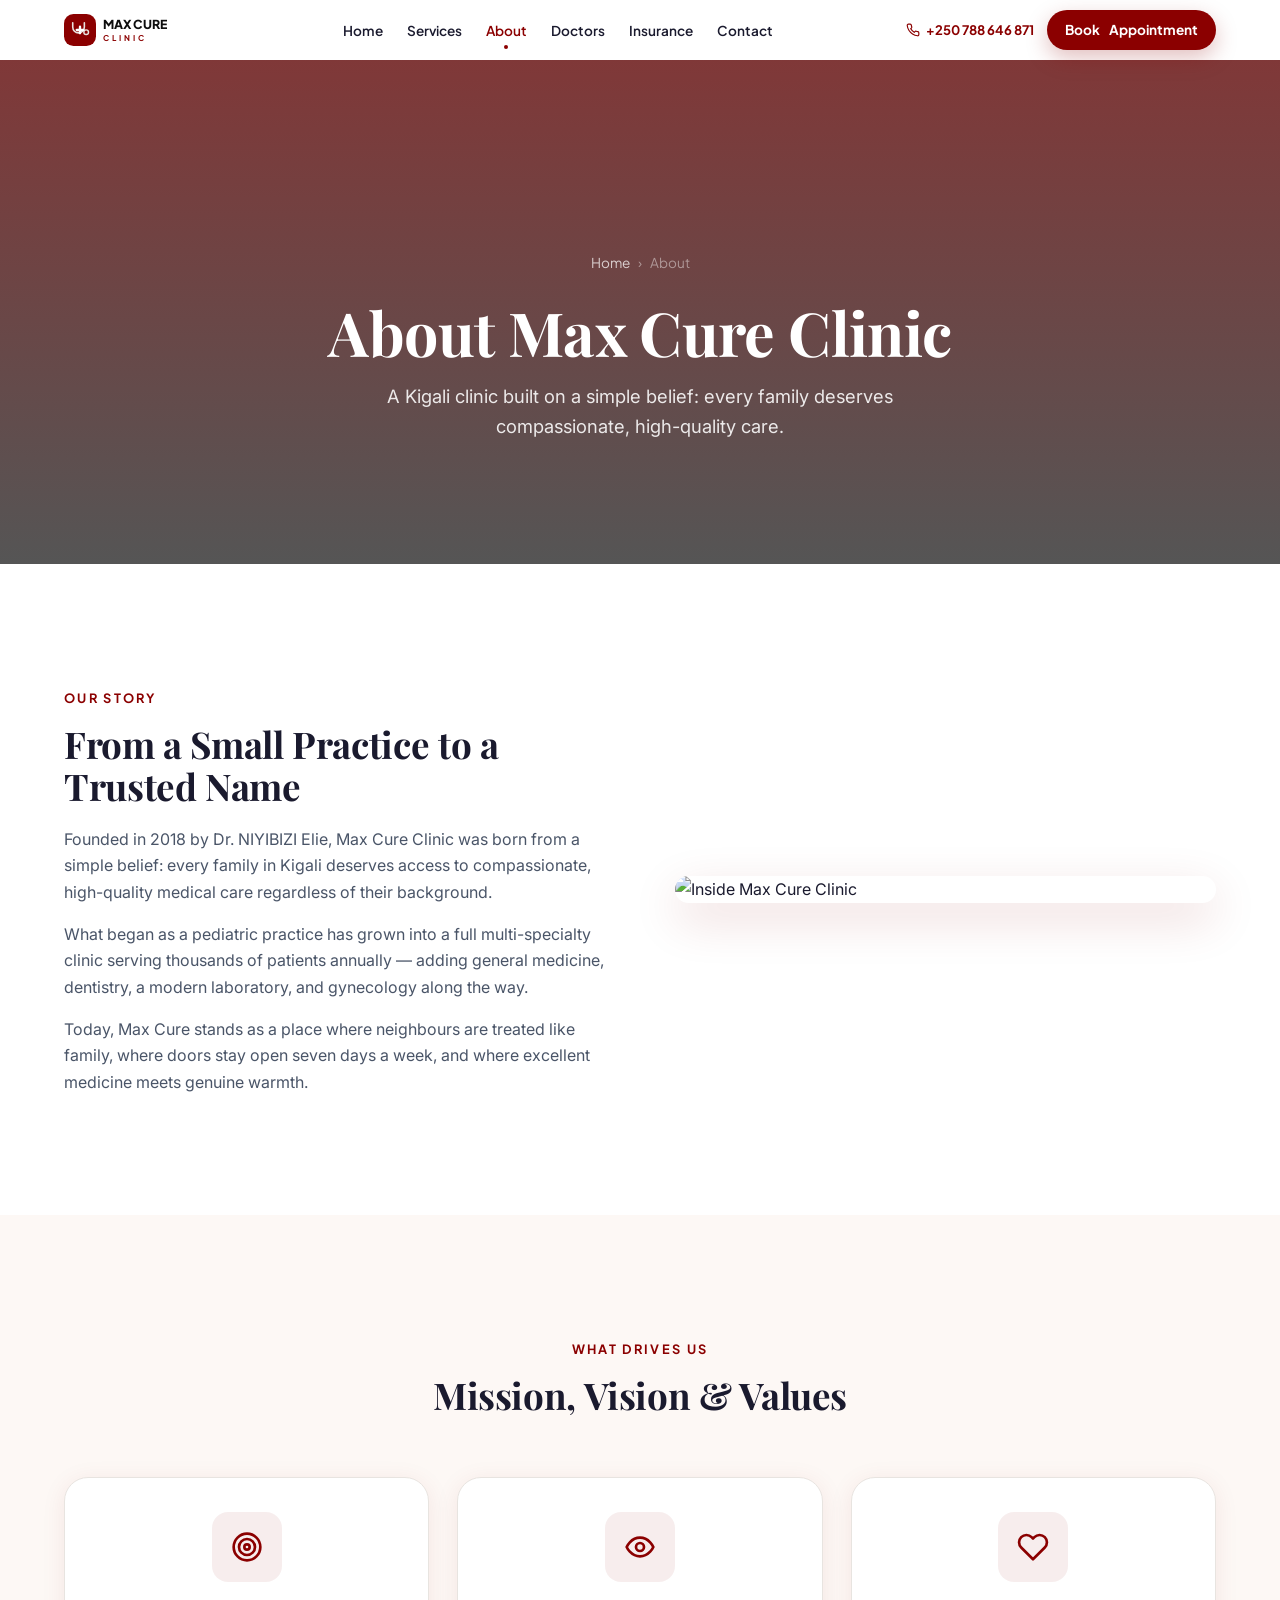
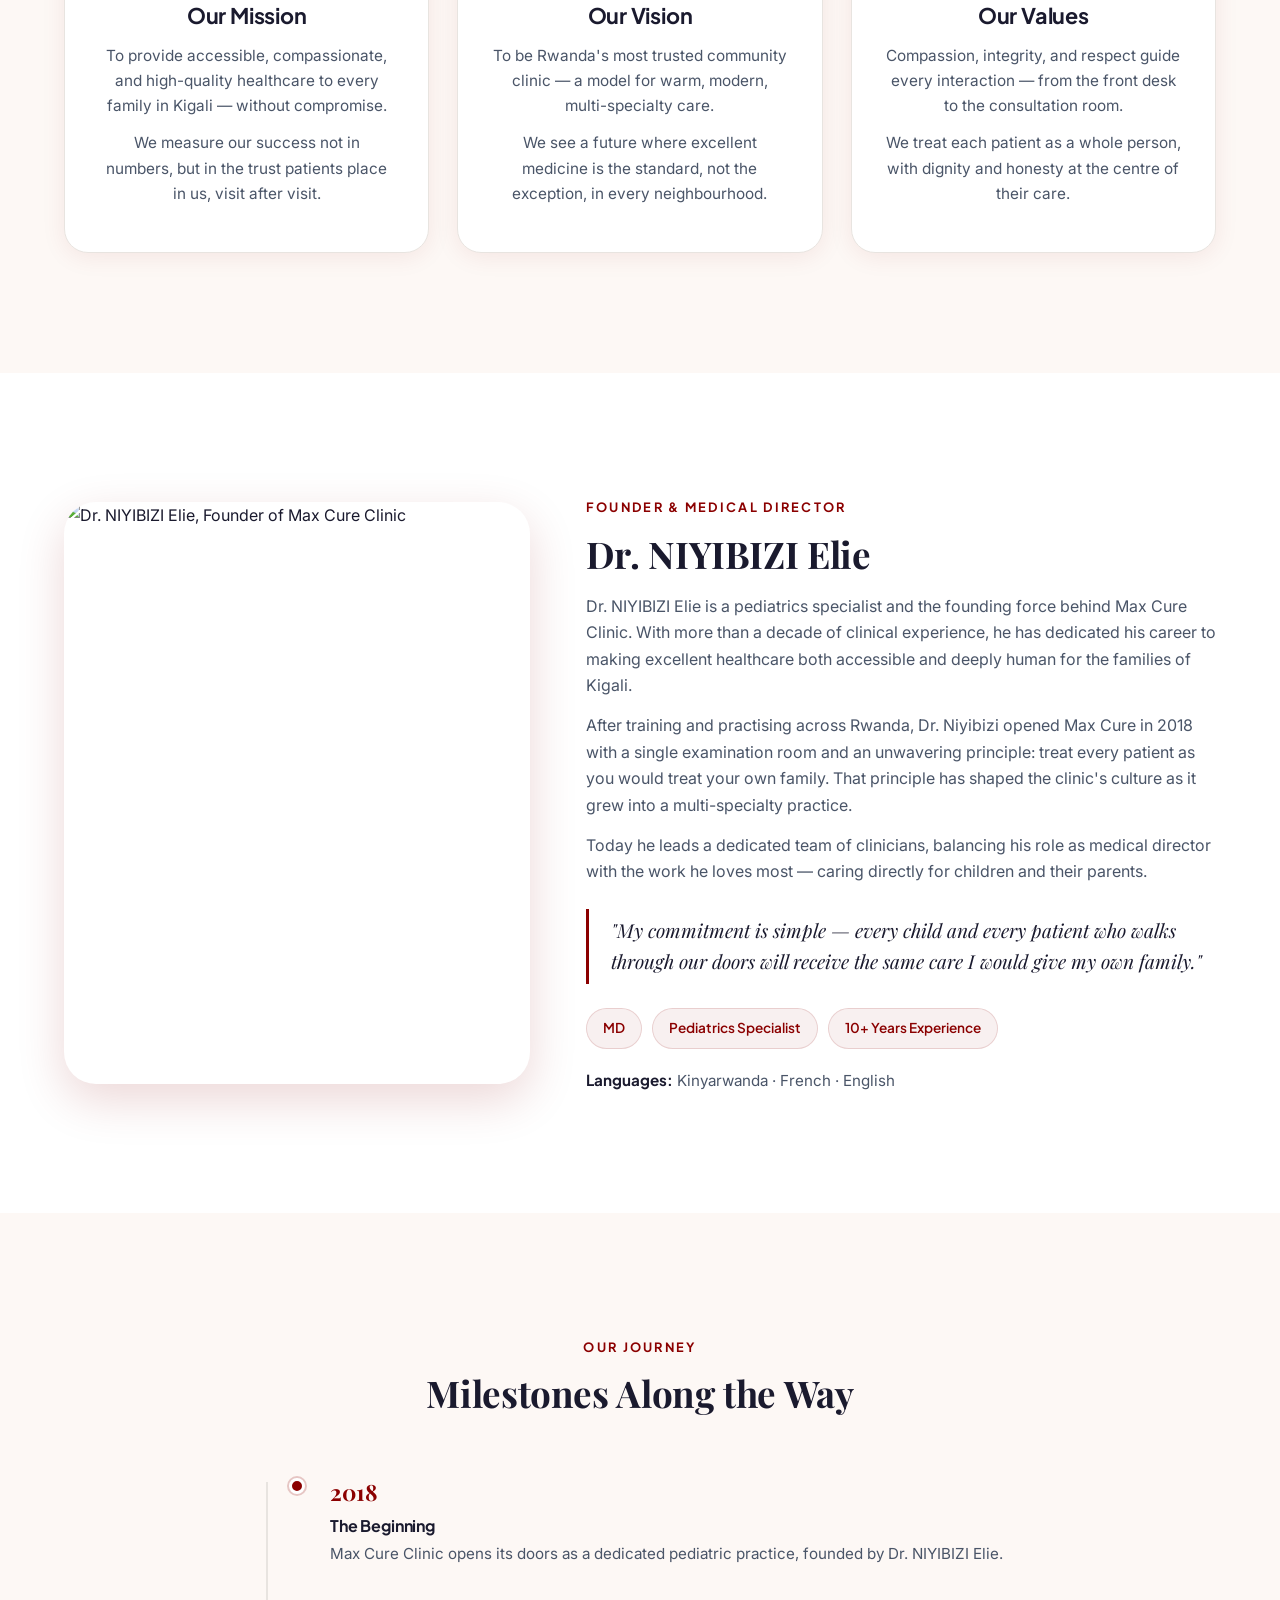
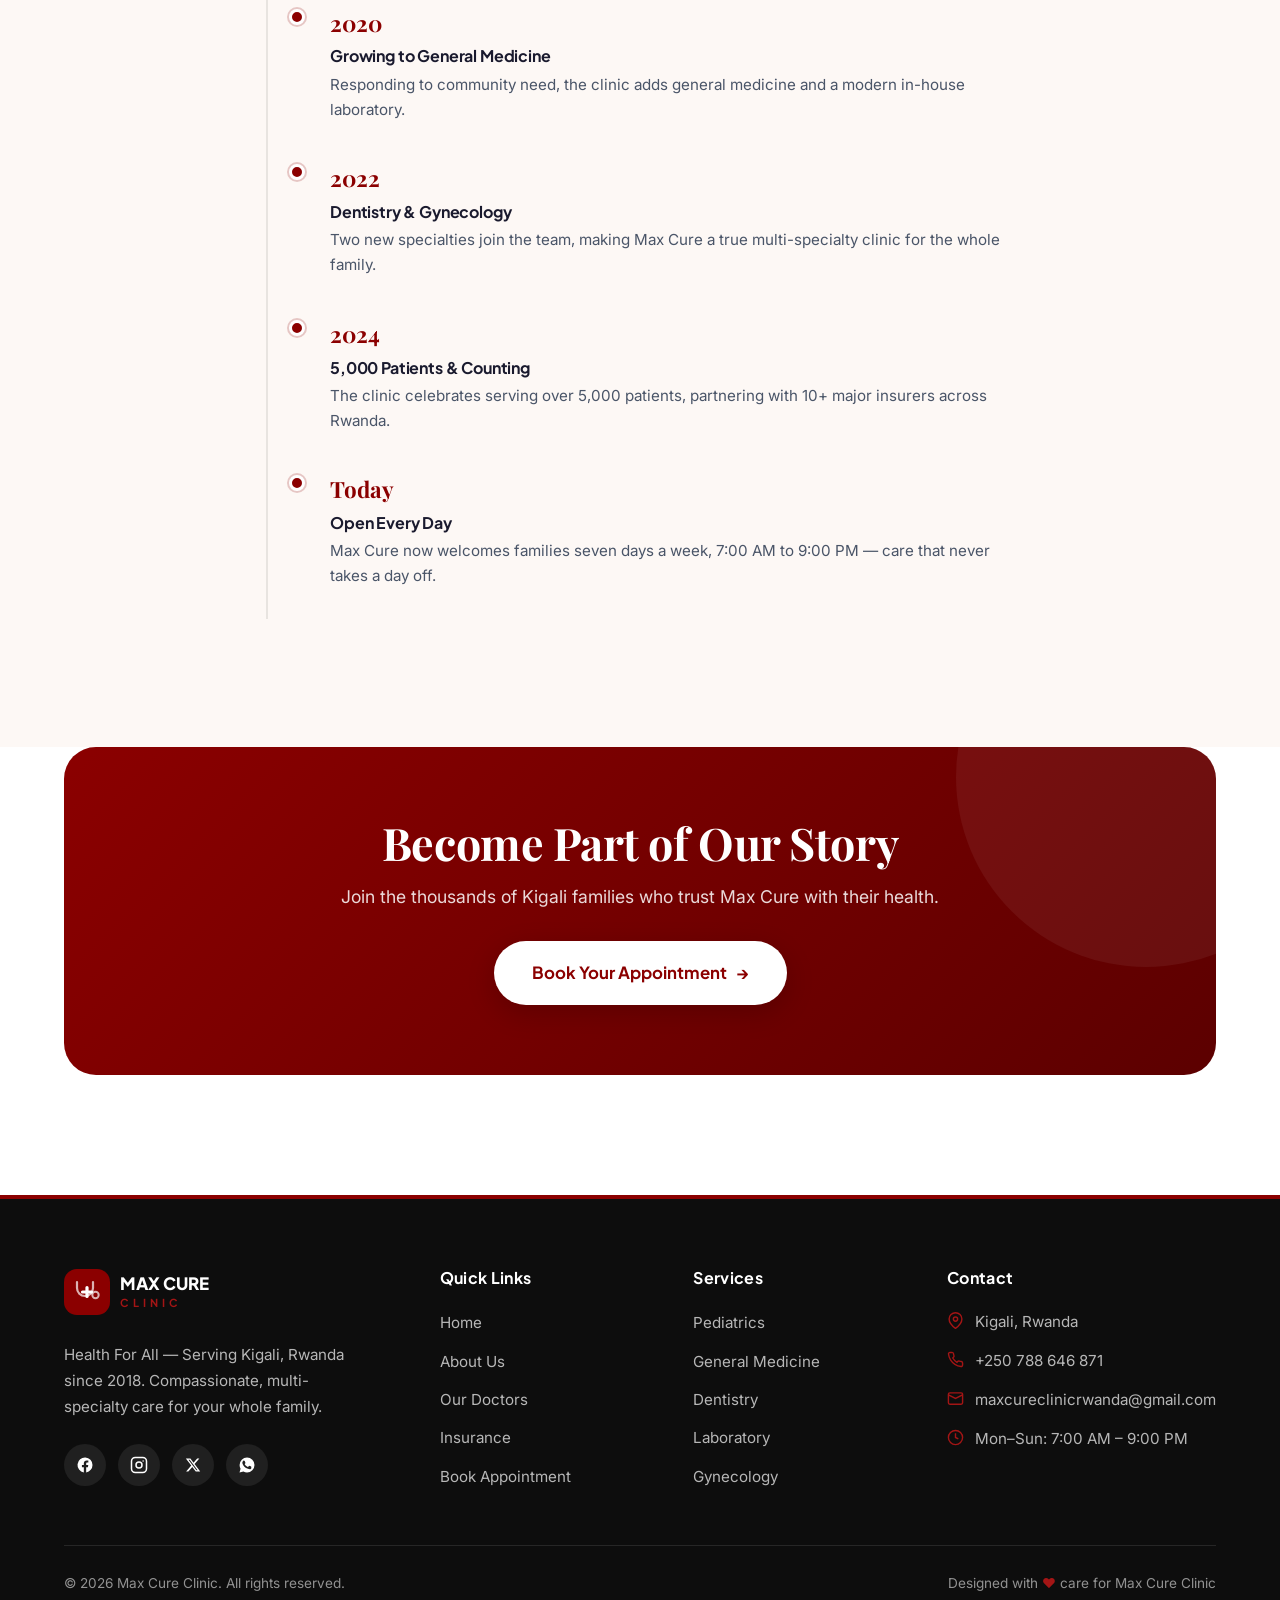
==== commit 2a9defec: "mobile device" ====
--- a/about.html
+++ b/about.html
@@ -23,7 +23,7 @@
     <nav class="nav-inner" aria-label="Primary">
       <a href="index.html" class="nav-logo" aria-label="Max Cure Clinic home"><svg width="200" height="44" viewBox="0 0 200 44" fill="none" xmlns="http://www.w3.org/2000/svg"><rect width="44" height="44" rx="13" fill="#8B0000"/><path d="M12 12v6a8 8 0 0 0 16 0v-6" stroke="#E8E4E0" stroke-width="2.2" stroke-linecap="round" fill="none"/><circle cx="30.5" cy="25" r="3.2" stroke="#E8E4E0" stroke-width="2" fill="none"/><path d="M22 17.5v9M17.5 22h9" stroke="#fff" stroke-width="3.2" stroke-linecap="round"/><text x="54" y="20" font-family="'Plus Jakarta Sans',sans-serif" font-size="17" font-weight="800" fill="#0D0D0D">MAX CURE</text><text x="54" y="37" font-family="'Plus Jakarta Sans',sans-serif" font-size="11" font-weight="700" letter-spacing="4" fill="#8B0000">CLINIC</text></svg></a>
       <ul class="nav-links"><li><a href="index.html">Home</a></li><li><a href="services.html">Services</a></li><li><a href="about.html" class="active">About</a></li><li><a href="doctors.html">Doctors</a></li><li><a href="insurance.html">Insurance</a></li><li><a href="contact.html">Contact</a></li></ul>
-      <div class="nav-actions"><a href="tel:+250788646871" class="nav-phone"><svg width="16" height="16" viewBox="0 0 24 24" fill="none" stroke="currentColor" stroke-width="2" stroke-linecap="round" stroke-linejoin="round"><path d="M22 16.92v3a2 2 0 0 1-2.18 2 19.79 19.79 0 0 1-8.63-3.07 19.5 19.5 0 0 1-6-6 19.79 19.79 0 0 1-3.07-8.67A2 2 0 0 1 4.11 2h3a2 2 0 0 1 2 1.72c.13.96.36 1.9.7 2.81a2 2 0 0 1-.45 2.11L8.09 9.91a16 16 0 0 0 6 6l1.27-1.27a2 2 0 0 1 2.11-.45c.91.34 1.85.57 2.81.7A2 2 0 0 1 22 16.92z"/></svg>+250 788 646 871</a><a href="appointments.html" class="btn btn-primary">Book Appointment</a></div>
+      <div class="nav-actions"><a href="tel:+250788646871" class="nav-phone"><svg width="16" height="16" viewBox="0 0 24 24" fill="none" stroke="currentColor" stroke-width="2" stroke-linecap="round" stroke-linejoin="round"><path d="M22 16.92v3a2 2 0 0 1-2.18 2 19.79 19.79 0 0 1-8.63-3.07 19.5 19.5 0 0 1-6-6 19.79 19.79 0 0 1-3.07-8.67A2 2 0 0 1 4.11 2h3a2 2 0 0 1 2 1.72c.13.96.36 1.9.7 2.81a2 2 0 0 1-.45 2.11L8.09 9.91a16 16 0 0 0 6 6l1.27-1.27a2 2 0 0 1 2.11-.45c.91.34 1.85.57 2.81.7A2 2 0 0 1 22 16.92z"/></svg>+250 788 646 871</a><a href="appointments.html" class="btn btn-primary">Book<span class="cta-rest"> Appointment</span></a></div>
       <button class="nav-toggle" aria-label="Open menu" aria-expanded="false" aria-controls="mobileMenu"><span></span><span></span><span></span></button>
     </nav>
   </header>
--- a/css/global.css
+++ b/css/global.css
@@ -57,7 +57,8 @@
   font-size: 16px;
   line-height: 1.65;
   color: var(--text);
-  background: var(--white);
+  /* background: var(--white); */
+  background: #fff;
   -webkit-font-smoothing: antialiased;
   -moz-osx-font-smoothing: grayscale;
   overflow-x: hidden;
@@ -83,7 +84,7 @@
   margin-bottom: 14px;
 }
 
-.section-title { font-size: clamp(2rem, 4vw, 2.9rem); margin-bottom: 18px; }
+.section-title { font-size: clamp(1.4rem, 4vw, 2.3rem); margin-bottom: 18px; }
 .section-subtitle { font-family: var(--font-body); font-size: 1.075rem; color: var(--text-mid); max-width: 620px; }
 
 .section-head { margin-bottom: 60px; }
@@ -116,7 +117,7 @@
 .btn:active { transform: translateY(0) scale(0.98); }
 .btn:focus-visible { outline: 3px solid rgba(139, 0, 0, 0.4); outline-offset: 3px; }
 
-.btn-primary { background: var(--primary); color: var(--white); box-shadow: 0 8px 22px rgba(139, 0, 0, 0.25); }
+.btn-primary { background: var(--primary); box-shadow: 0 8px 22px rgba(139, 0, 0, 0.25); color: #fff; }
 .btn-primary:hover { background: var(--primary-dark); box-shadow: var(--shadow-hover); }
 
 .btn-ghost { background: transparent; color: var(--primary); border: 2px solid var(--border); }
@@ -477,9 +478,17 @@
   .why-grid { grid-template-columns: 1fr; gap: 36px; }
   .why-intro { max-width: none; }
 }
-@media (max-width: 560px) {
+@media (max-width: 600px) {
   .why-features { grid-template-columns: 1fr; gap: 0; }
-  .why-features .why-feature { padding: 22px 0; border-right: none; border-bottom: 1px solid var(--border); }
+  /* Match the :nth-child specificity above so the desktop divider
+     padding/borders are fully reset in the stacked mobile layout. */
+  .why-features .why-feature,
+  .why-features .why-feature:nth-child(-n+2),
+  .why-features .why-feature:nth-child(odd) {
+    padding: 22px 0;
+    border-right: none;
+    border-bottom: 1px solid var(--border);
+  }
   .why-features .why-feature:first-child { padding-top: 0; }
   .why-features .why-feature:last-child { border-bottom: none; padding-bottom: 0; }
 }
@@ -736,7 +745,10 @@
 .insurance-grid { display: grid; grid-template-columns: repeat(4, 1fr); gap: 22px; }
 .ins-card { background: #fff; border: 1px solid var(--border); border-radius: var(--radius-lg); padding: 30px 26px; box-shadow: var(--shadow-card); transition: var(--transition); }
 .ins-card:hover { transform: translateY(-6px); box-shadow: var(--shadow-hover); }
-.ins-logo { width: 60px; height: 60px; border-radius: var(--radius-md); background: linear-gradient(135deg, var(--primary), var(--primary-dark)); color: #fff; display: grid; place-items: center; font-family: var(--font-head); font-weight: 800; font-size: 1.15rem; margin-bottom: 18px; }
+.ins-logo { height: 56px; display: flex; align-items: center; justify-content: flex-start; margin-bottom: 18px; }
+.ins-logo img { max-width: 150px; max-height: 56px; width: auto; height: auto; object-fit: contain; }
+.ins-logo .ins-letter { width: 60px; height: 60px; border-radius: var(--radius-md); background: linear-gradient(135deg, var(--primary), var(--primary-dark)); color: #fff; display: grid; place-items: center; font-family: var(--font-head); font-weight: 800; font-size: 1.15rem; }
+.ins-logo img[hidden], .ins-logo .ins-letter[hidden] { display: none !important; }
 .ins-card h3 { font-family: var(--font-head); font-size: 1.1rem; margin-bottom: 8px; }
 .ins-card p { color: var(--text-mid); font-size: 0.9rem; margin-bottom: 16px; }
 .accepted-badge { display: inline-flex; align-items: center; gap: 6px; color: var(--success); font-family: var(--font-head); font-weight: 700; font-size: 0.85rem; background: rgba(16,185,129,0.1); padding: 6px 12px; border-radius: var(--radius-pill); }
@@ -843,6 +855,22 @@
   .page-hero p { font-size: 1.02rem; }
   .image-hero { min-height: auto; padding: 116px 0 56px; }
   .image-hero p { font-size: 1.02rem; }
+  /* On phones, match the clean maroon gradient used by the other page heroes
+     (Vanta WebGL waves are heavy and look off on small screens) */
+  .image-hero {
+    background: linear-gradient(135deg, var(--primary-dark), var(--primary) 55%, var(--primary-light));
+  }
+  .image-hero .vanta-bg,
+  .image-hero .img-overlay { display: none; }
+  .image-hero::after {
+    content: "";
+    position: absolute;
+    inset: 0;
+    background-image: radial-gradient(rgba(255, 255, 255, 0.08) 1.5px, transparent 1.5px);
+    background-size: 26px 26px;
+    opacity: 0.5;
+    pointer-events: none;
+  }
 
   /* Banners / sections breathe better */
   .cta-banner { padding: 48px 22px; }
@@ -858,7 +886,6 @@
 
 @media (max-width: 380px) {
   .hero-headline { font-size: 23px; }
-  .nav-logo-img { height: 30px; }
 }
 
 /* ============================================================
--- a/css/navbar.css
+++ b/css/navbar.css
@@ -125,5 +125,30 @@
 @media (max-width: 980px) {
   .nav-links, .nav-phone { display: none; }
   .nav-toggle { display: flex; }
+
+  /* Solid, readable app-bar on phones — no see-through over scrolling content */
+  .navbar { background: #fff; border-bottom: 1px solid var(--border); }
+  .navbar.scrolled { box-shadow: 0 2px 16px rgba(0, 0, 0, 0.08); }
+
+  .nav-inner { padding: 0 16px; gap: 12px; }
+  .nav-logo-img { height: 36px; }
+
+  /* Keep a compact "Book" CTA in the bar — primary action stays one tap away */
+  .nav-actions { gap: 10px; }
+  .nav-actions .btn {
+    display: inline-flex;
+    padding: 9px 16px;
+    min-height: 38px;
+    font-size: 0.8rem;
+    animation: none;
+  }
+  /* Shorten the bar CTA to just "Book" on phones (full label kept on desktop) */
+  .nav-actions .btn .cta-rest { display: none; }
+}
+
+/* Very small phones: drop the inline CTA so the bar doesn't crowd the hamburger */
+@media (max-width: 430px) {
   .nav-actions .btn { display: none; }
+  .nav-inner { padding: 0 14px; }
+  .nav-logo-img { height: 32px; }
 }
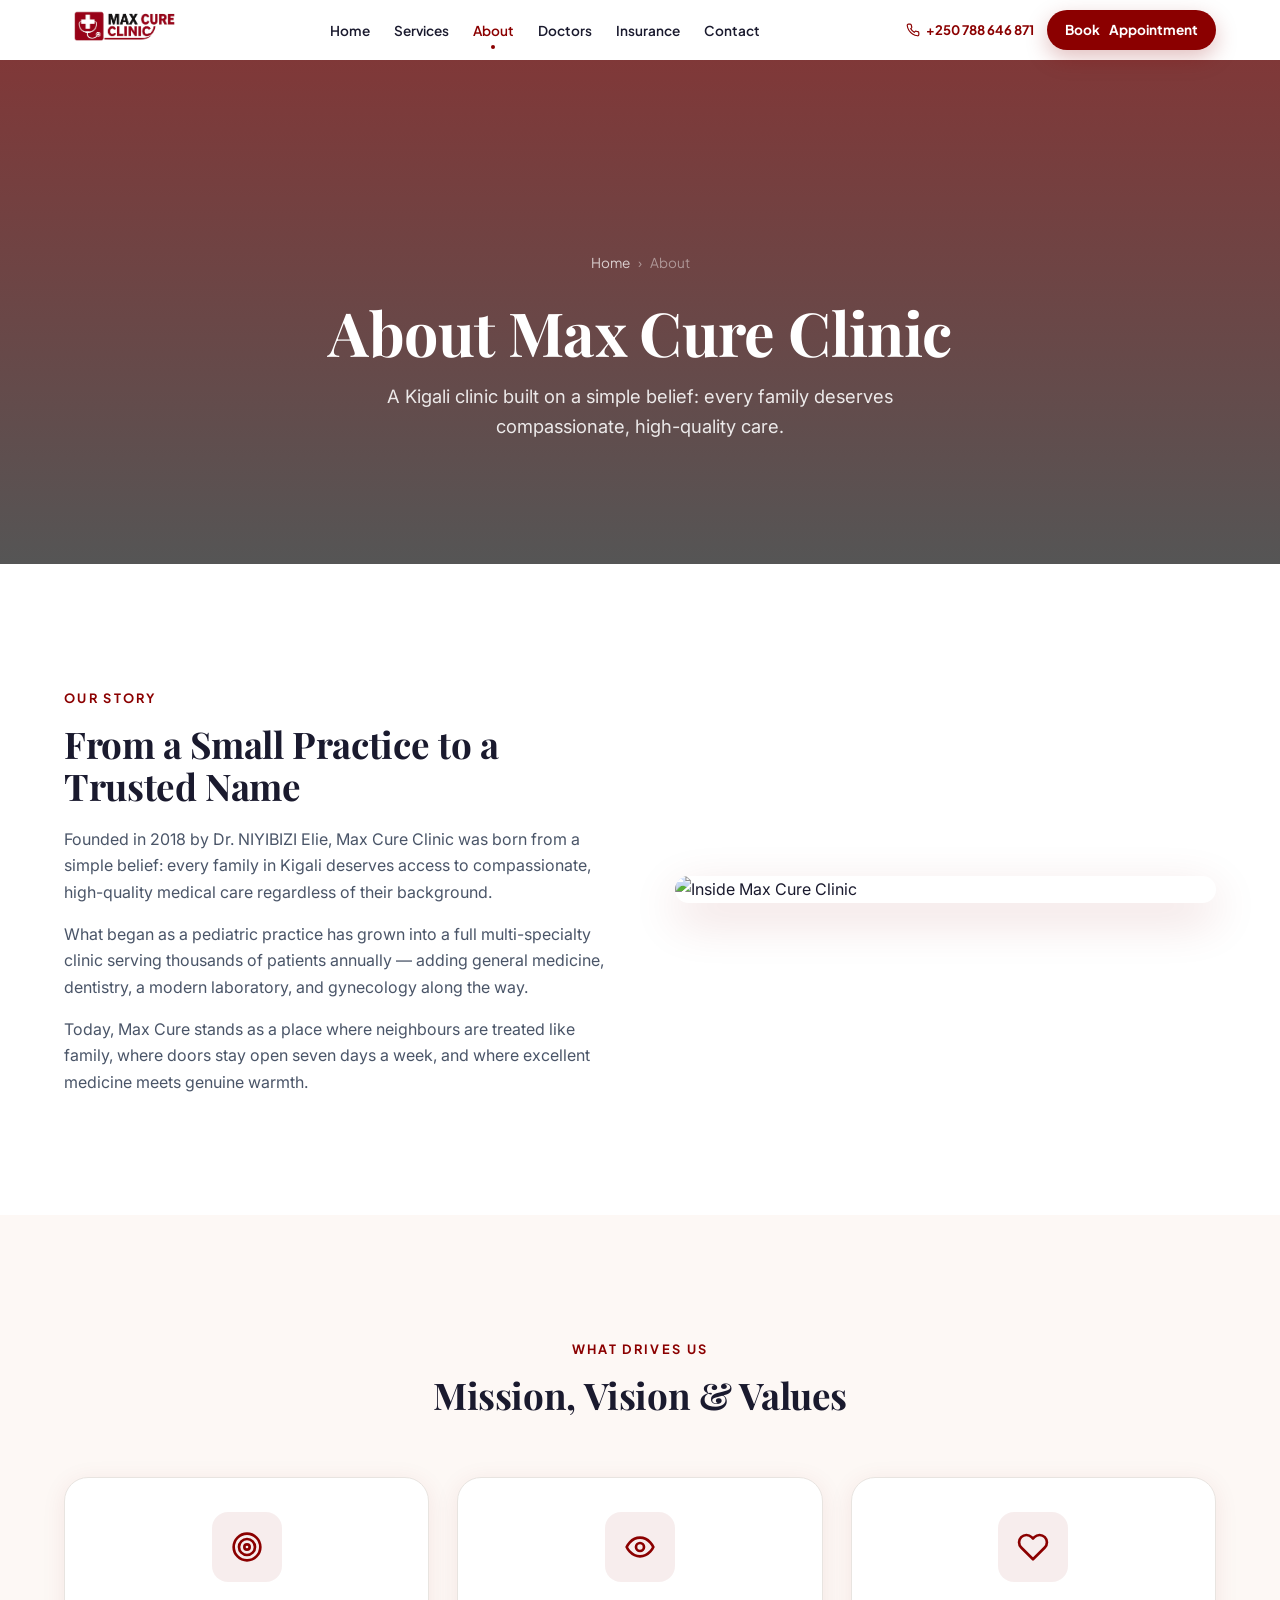
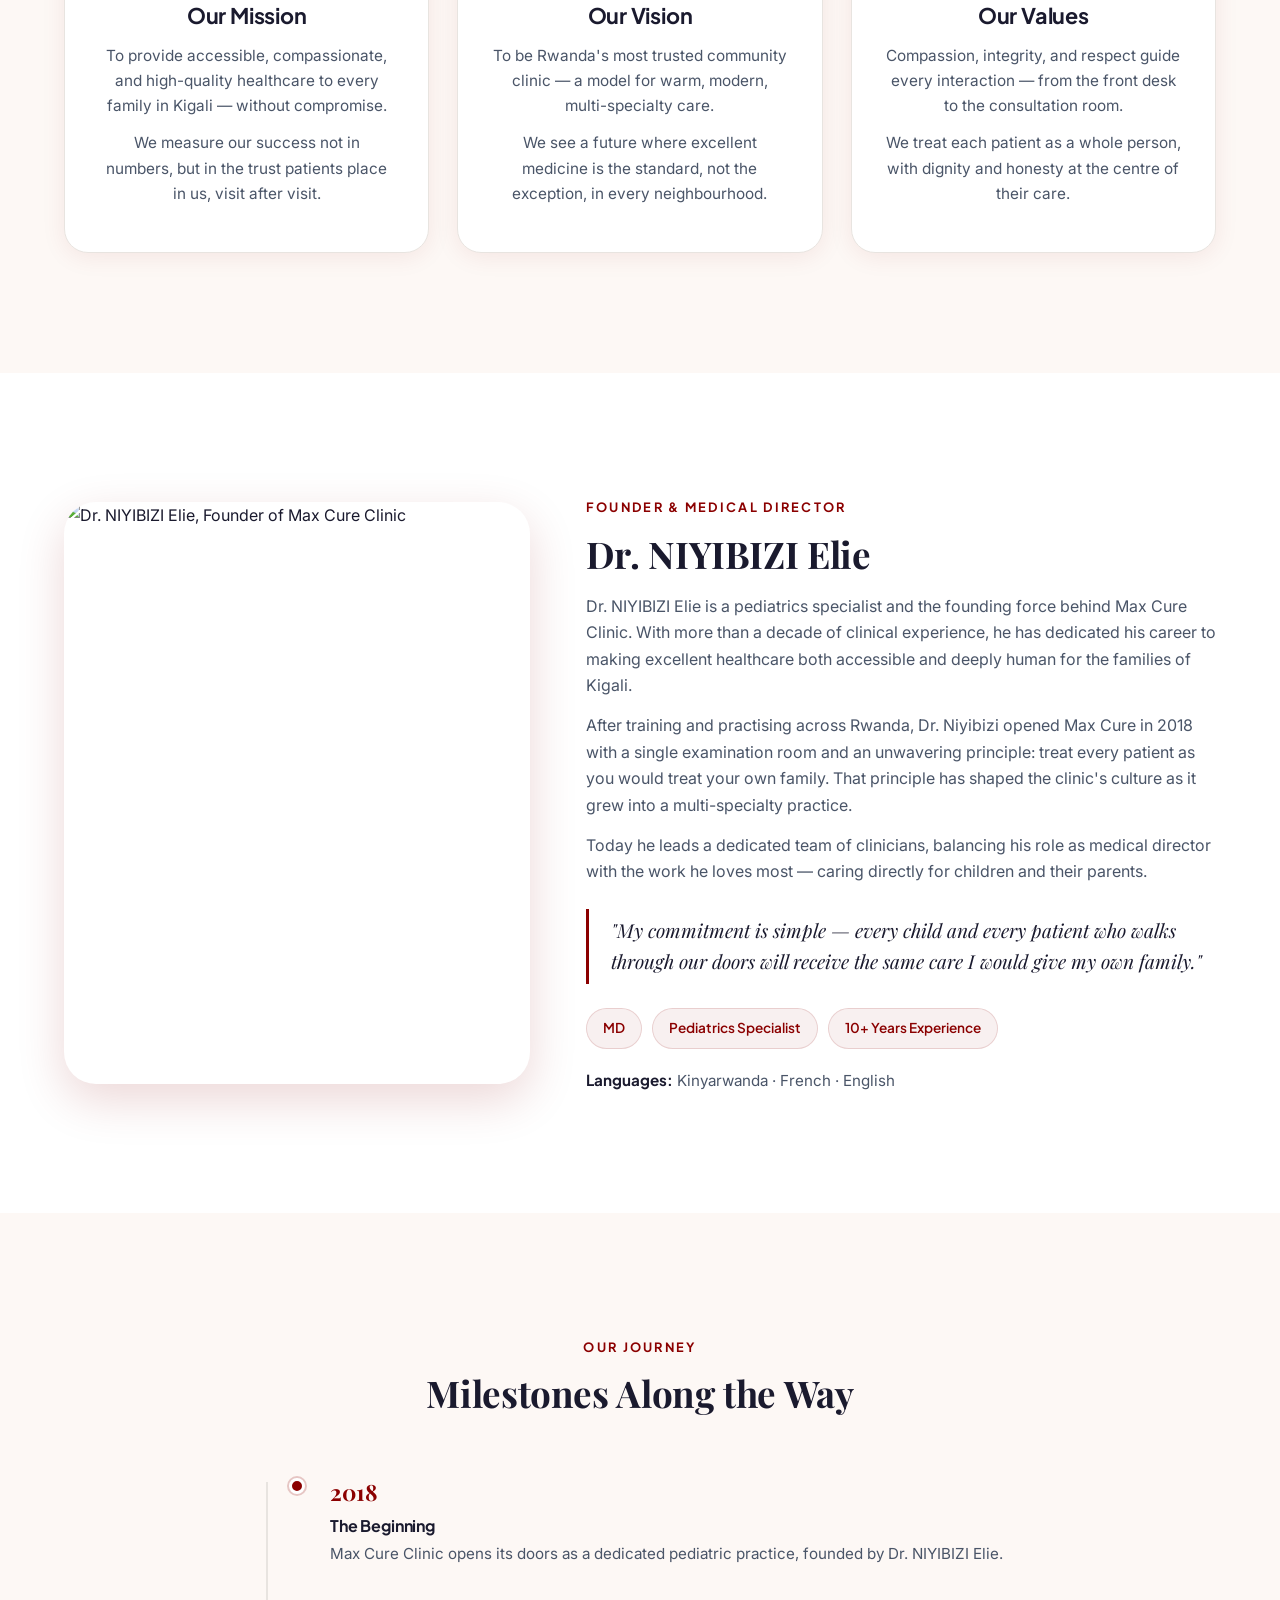
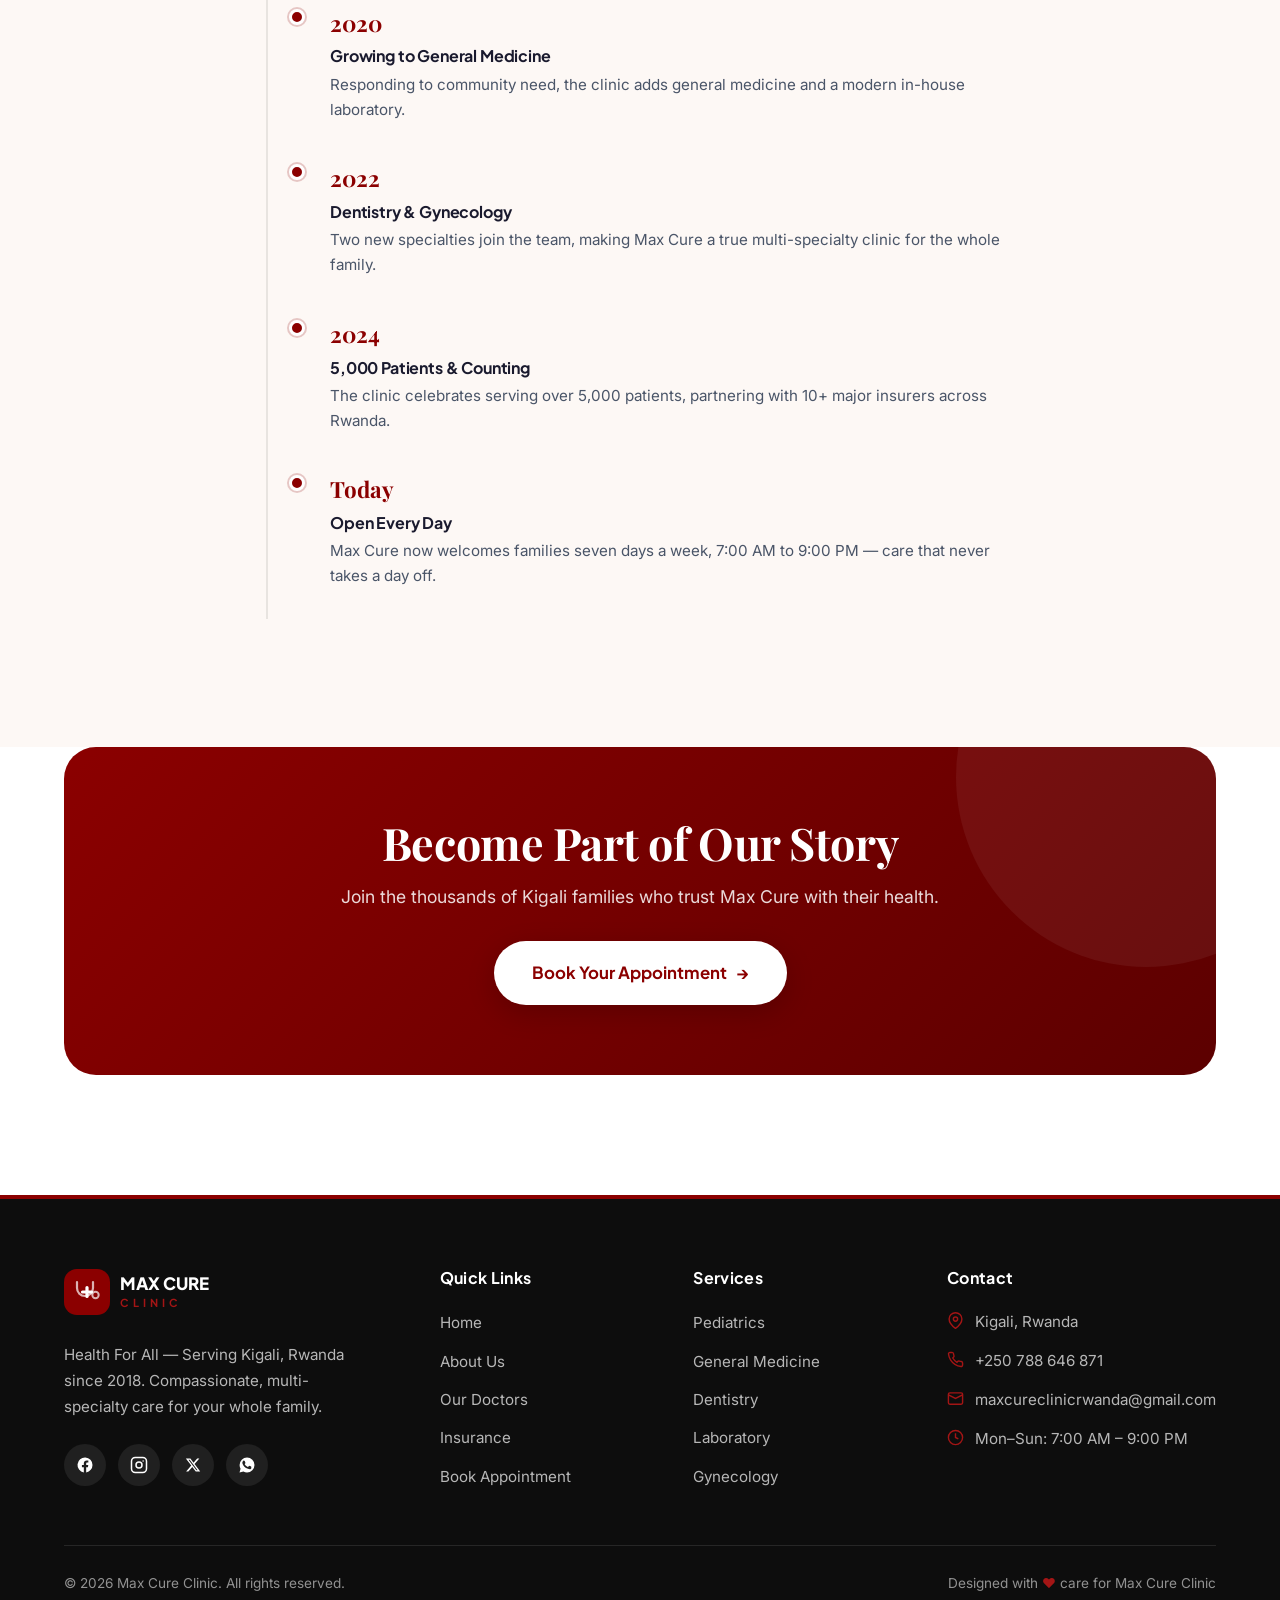
==== commit b66a8b22: "logo added" ====
--- a/about.html
+++ b/about.html
@@ -21,7 +21,7 @@
 
   <header class="navbar">
     <nav class="nav-inner" aria-label="Primary">
-      <a href="index.html" class="nav-logo" aria-label="Max Cure Clinic home"><svg width="200" height="44" viewBox="0 0 200 44" fill="none" xmlns="http://www.w3.org/2000/svg"><rect width="44" height="44" rx="13" fill="#8B0000"/><path d="M12 12v6a8 8 0 0 0 16 0v-6" stroke="#E8E4E0" stroke-width="2.2" stroke-linecap="round" fill="none"/><circle cx="30.5" cy="25" r="3.2" stroke="#E8E4E0" stroke-width="2" fill="none"/><path d="M22 17.5v9M17.5 22h9" stroke="#fff" stroke-width="3.2" stroke-linecap="round"/><text x="54" y="20" font-family="'Plus Jakarta Sans',sans-serif" font-size="17" font-weight="800" fill="#0D0D0D">MAX CURE</text><text x="54" y="37" font-family="'Plus Jakarta Sans',sans-serif" font-size="11" font-weight="700" letter-spacing="4" fill="#8B0000">CLINIC</text></svg></a>
+      <a href="index.html" class="nav-logo" aria-label="Max Cure Clinic home"><img src="assets/logo.png" alt="Max Cure Clinic" class="nav-logo-img" width="98" height="34"></a>
       <ul class="nav-links"><li><a href="index.html">Home</a></li><li><a href="services.html">Services</a></li><li><a href="about.html" class="active">About</a></li><li><a href="doctors.html">Doctors</a></li><li><a href="insurance.html">Insurance</a></li><li><a href="contact.html">Contact</a></li></ul>
       <div class="nav-actions"><a href="tel:+250788646871" class="nav-phone"><svg width="16" height="16" viewBox="0 0 24 24" fill="none" stroke="currentColor" stroke-width="2" stroke-linecap="round" stroke-linejoin="round"><path d="M22 16.92v3a2 2 0 0 1-2.18 2 19.79 19.79 0 0 1-8.63-3.07 19.5 19.5 0 0 1-6-6 19.79 19.79 0 0 1-3.07-8.67A2 2 0 0 1 4.11 2h3a2 2 0 0 1 2 1.72c.13.96.36 1.9.7 2.81a2 2 0 0 1-.45 2.11L8.09 9.91a16 16 0 0 0 6 6l1.27-1.27a2 2 0 0 1 2.11-.45c.91.34 1.85.57 2.81.7A2 2 0 0 1 22 16.92z"/></svg>+250 788 646 871</a><a href="appointments.html" class="btn btn-primary">Book<span class="cta-rest"> Appointment</span></a></div>
       <button class="nav-toggle" aria-label="Open menu" aria-expanded="false" aria-controls="mobileMenu"><span></span><span></span><span></span></button>
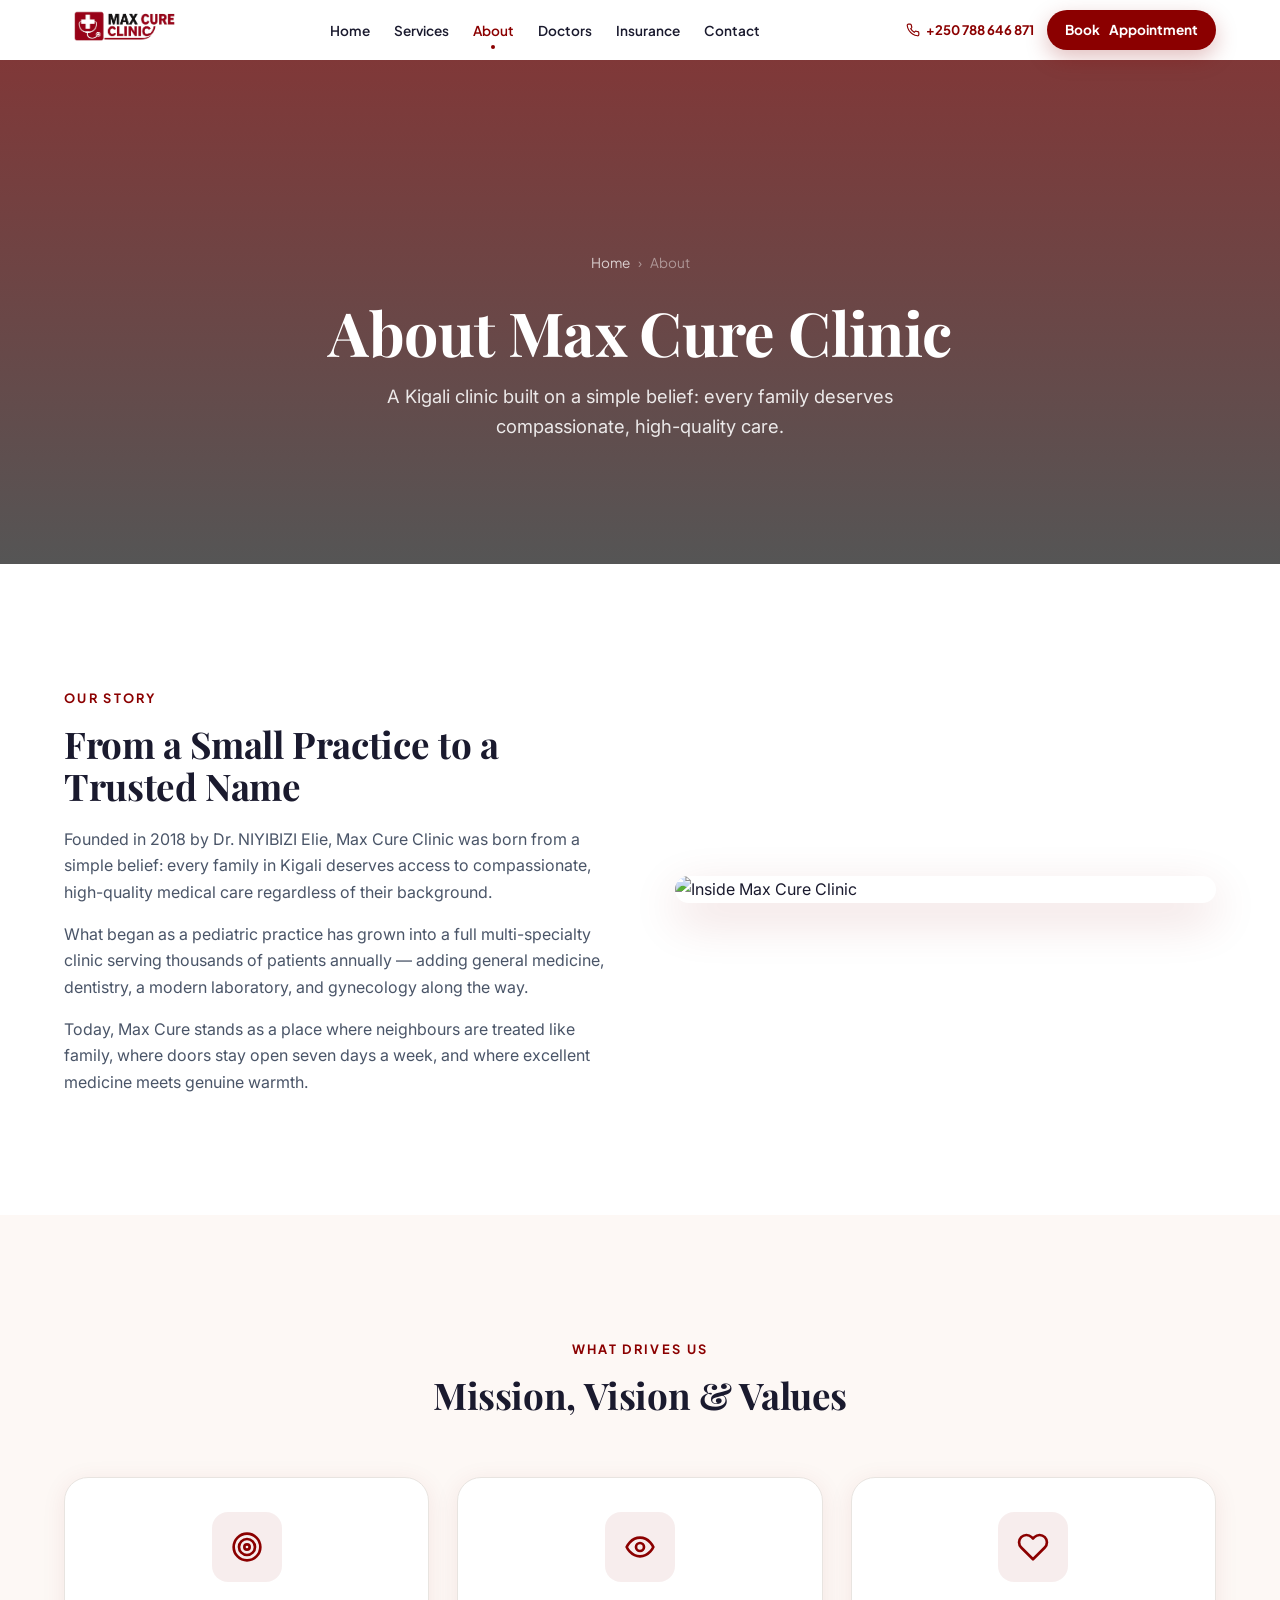
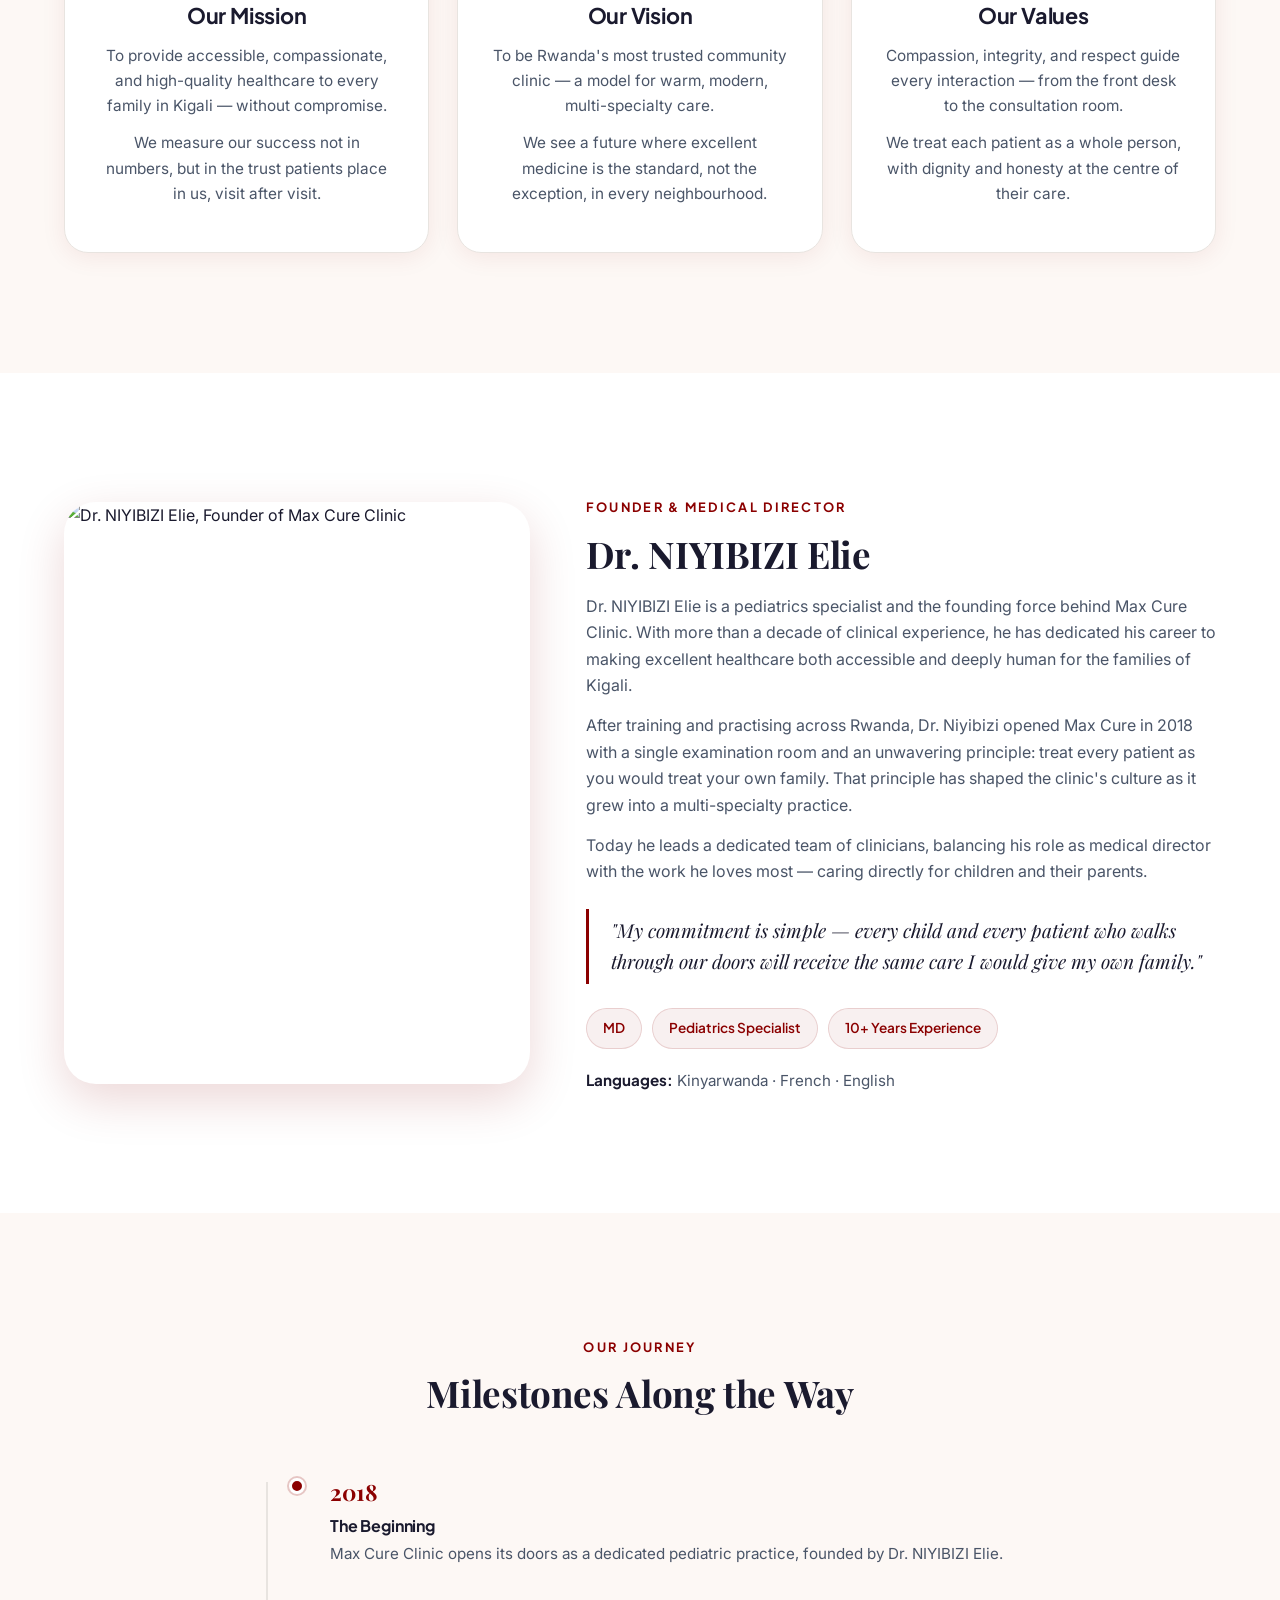
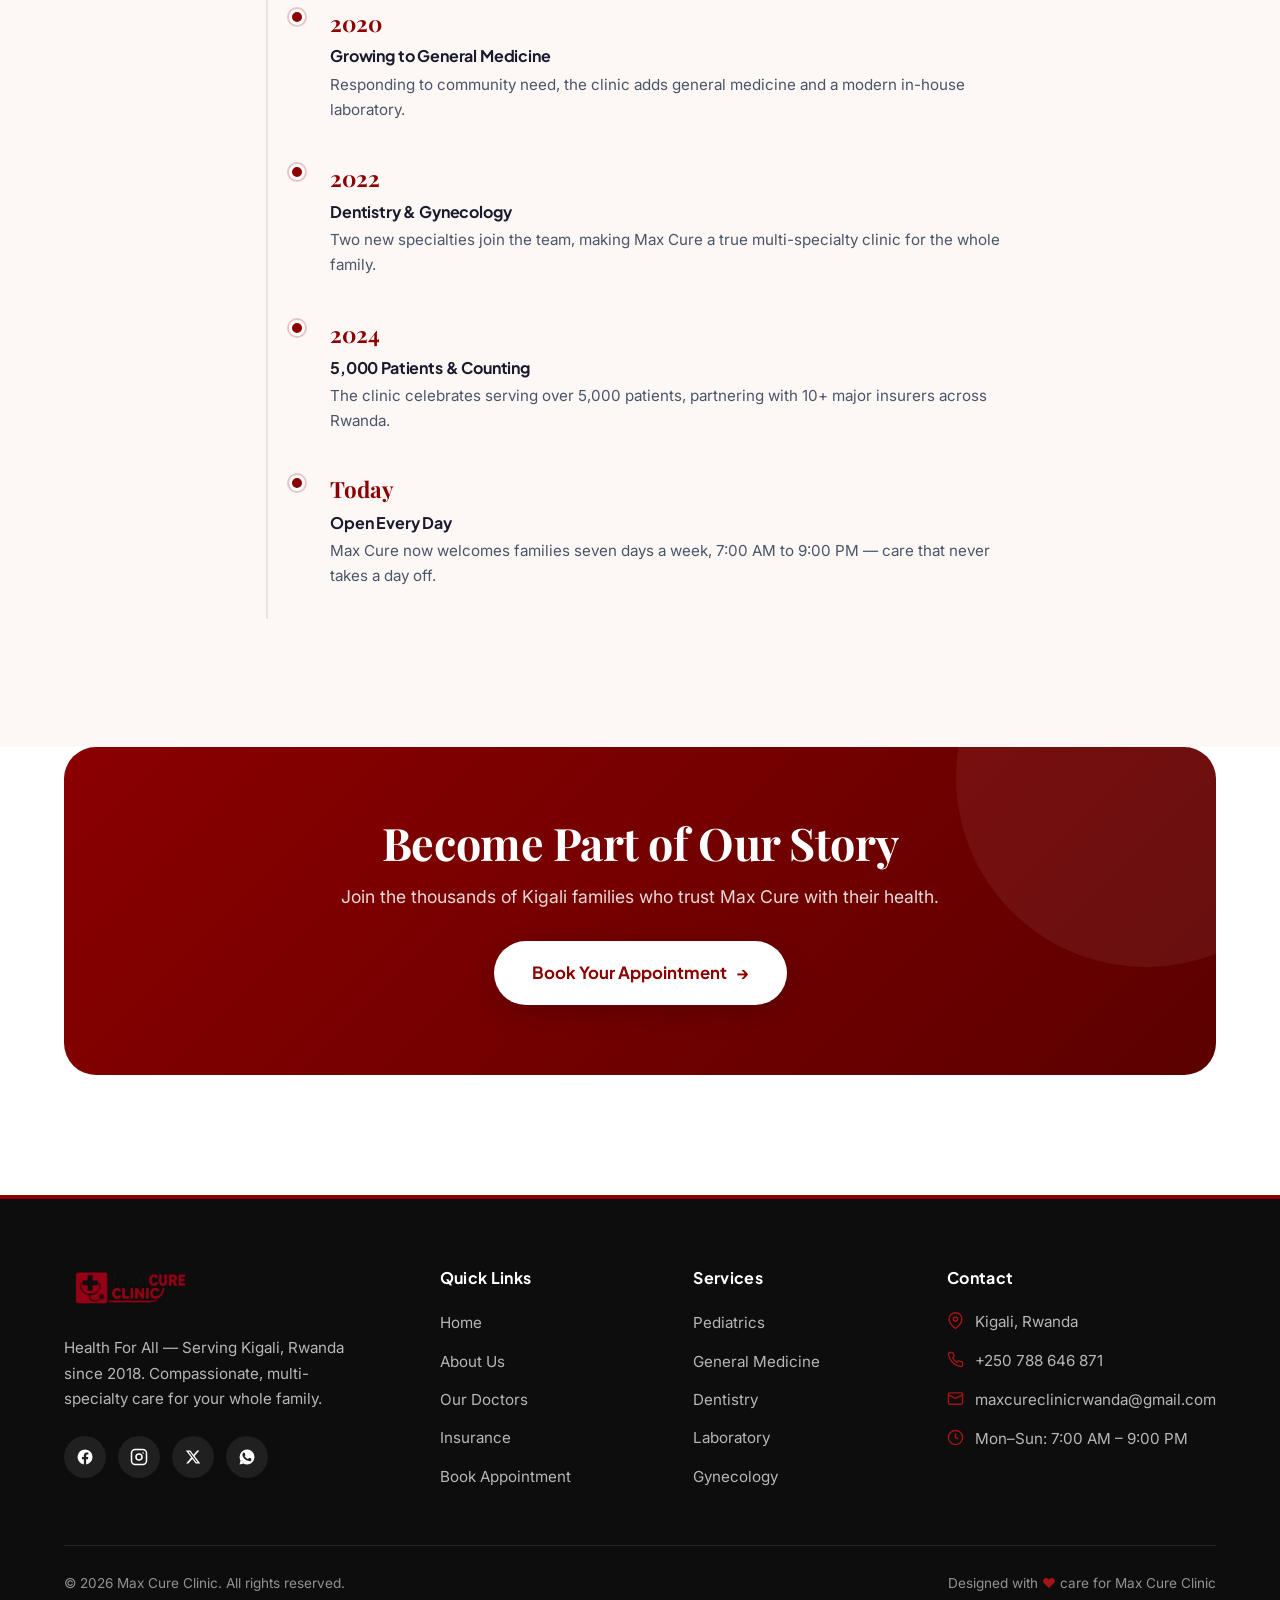
==== commit d84a4202: "appointment button solved in  small device" ====
--- a/about.html
+++ b/about.html
@@ -128,7 +128,7 @@
     <div class="container">
       <div class="footer-grid">
         <div>
-          <div class="footer-logo"><svg width="200" height="46" viewBox="0 0 200 46" fill="none" xmlns="http://www.w3.org/2000/svg"><rect width="46" height="46" rx="13" fill="#8B0000"/><path d="M13 13v6a8 8 0 0 0 16 0v-6" stroke="#fff" stroke-width="2.2" stroke-linecap="round" fill="none" opacity=".7"/><circle cx="31.5" cy="26" r="3.2" stroke="#fff" stroke-width="2" fill="none" opacity=".7"/><path d="M23 18.5v9M18.5 23h9" stroke="#fff" stroke-width="3.2" stroke-linecap="round"/><text x="56" y="21" font-family="'Plus Jakarta Sans',sans-serif" font-size="17" font-weight="800" fill="#fff">MAX CURE</text><text x="56" y="38" font-family="'Plus Jakarta Sans',sans-serif" font-size="11" font-weight="700" letter-spacing="4" fill="#A31515">CLINIC</text></svg></div>
+          <div class="footer-logo"><img src="assets/logo.png" alt="Max Cure Clinic" width="98" height="34"></div>
           <p class="footer-tagline">Health For All — Serving Kigali, Rwanda since 2018. Compassionate, multi-specialty care for your whole family.</p>
           <div class="footer-social">
             <a href="#" aria-label="Facebook"><svg width="18" height="18" viewBox="0 0 24 24" fill="currentColor"><path d="M22 12a10 10 0 1 0-11.56 9.88v-6.99H7.9V12h2.54V9.8c0-2.5 1.49-3.89 3.78-3.89 1.09 0 2.24.2 2.24.2v2.46h-1.26c-1.24 0-1.63.77-1.63 1.56V12h2.78l-.44 2.89h-2.34v6.99A10 10 0 0 0 22 12z"/></svg></a>
--- a/css/navbar.css
+++ b/css/navbar.css
@@ -119,7 +119,11 @@
 }
 .mobile-menu a:hover, .mobile-menu a.active { color: #fff; transform: scale(1.05); }
 .mobile-menu a.active { text-decoration: underline; text-underline-offset: 8px; text-decoration-thickness: 2px; }
-.mobile-menu .btn { margin-top: 22px; }
+.mobile-menu .btn { margin-top: 22px; font-family: var(--font-head); font-size: 0.98rem; }
+/* The white CTA pill needs its dark-red label back — .mobile-menu a was
+   overriding .btn-white and rendering the text white-on-white. */
+.mobile-menu .btn-white { color: var(--primary); }
+.mobile-menu .btn-white:hover { color: var(--primary-dark); }
 .mobile-menu .mobile-phone { margin-top: 8px; color: rgba(255,255,255,0.8); font-family: var(--font-head); font-weight: 600; }
 
 @media (max-width: 980px) {
--- a/css/footer.css
+++ b/css/footer.css
@@ -25,7 +25,7 @@
   letter-spacing: 0.02em;
 }
 
-.footer-logo svg { height: 46px; width: auto; margin-bottom: 20px; }
+.footer-logo svg, .footer-logo img { height: 46px; width: auto; display: block; margin-bottom: 20px; }
 .footer-tagline { font-size: 0.95rem; line-height: 1.7; max-width: 280px; margin-bottom: 24px; }
 
 .footer-links { display: flex; flex-direction: column; gap: 12px; }
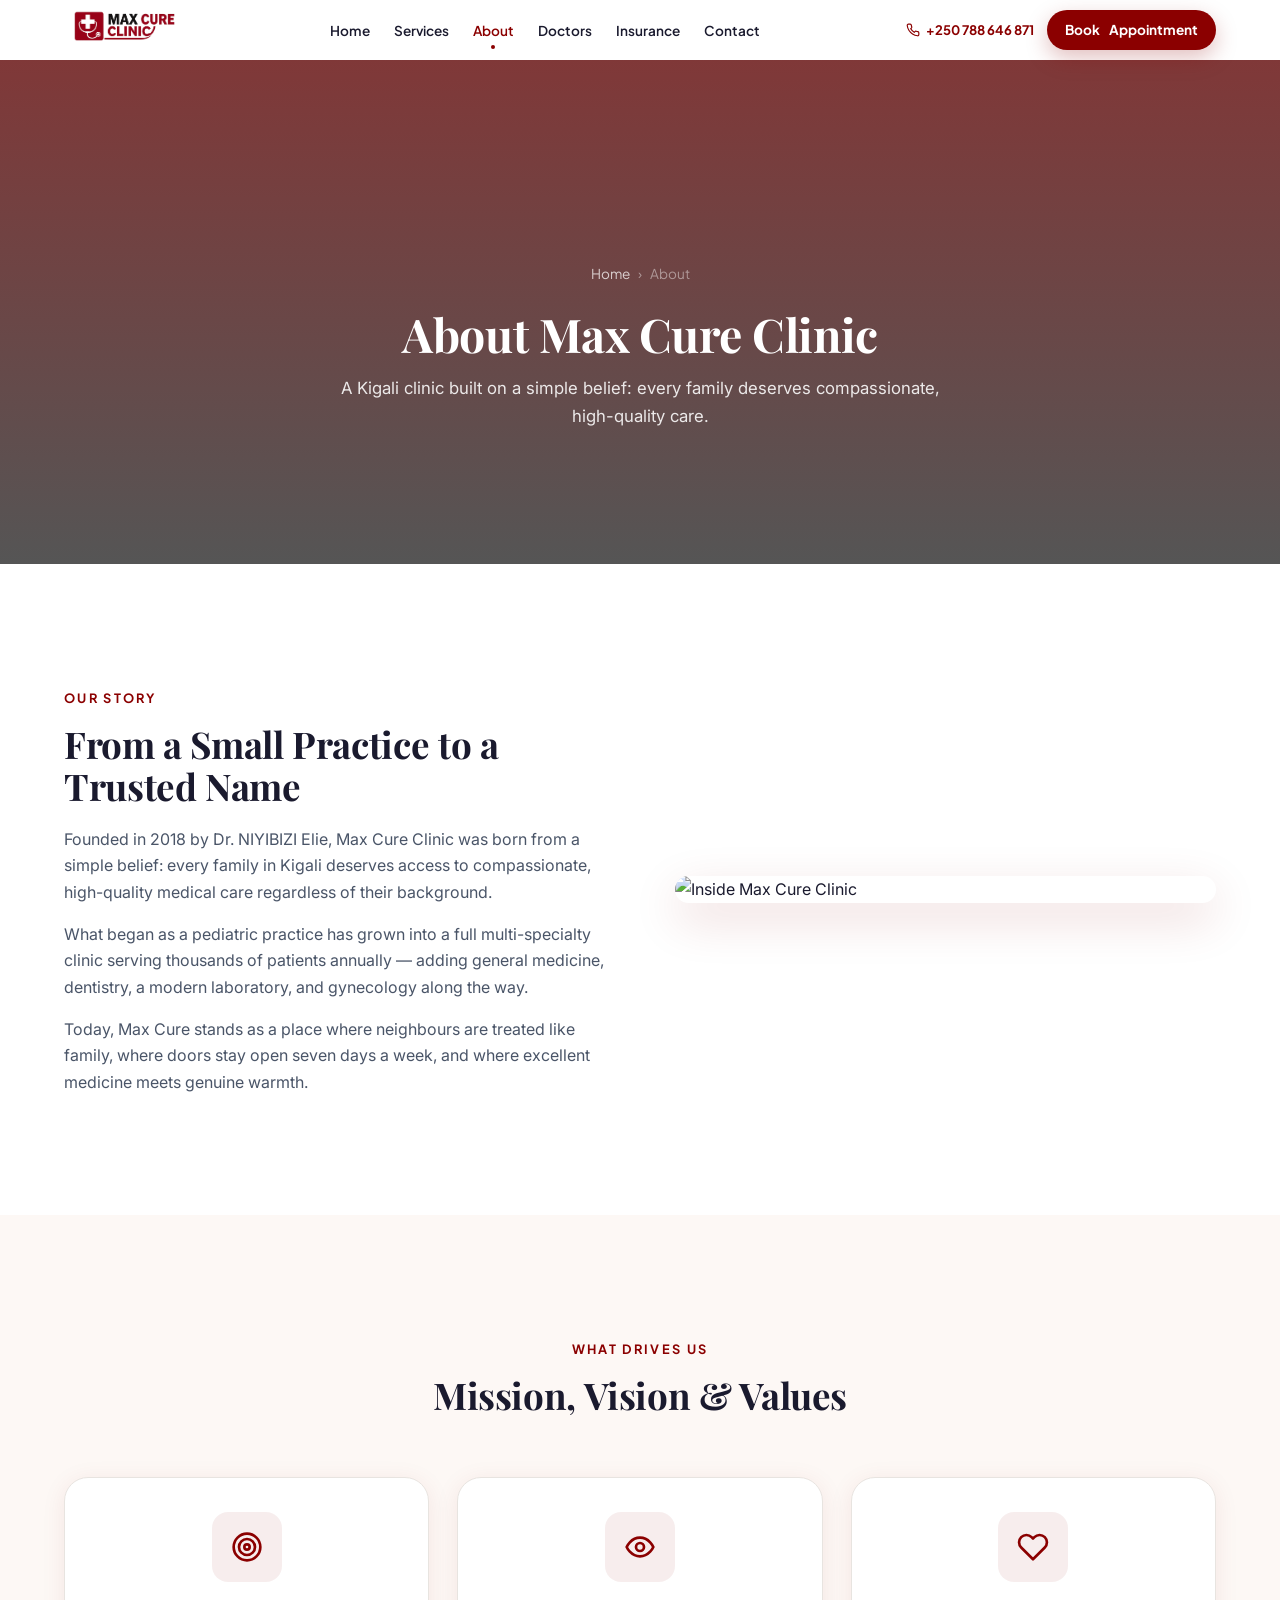
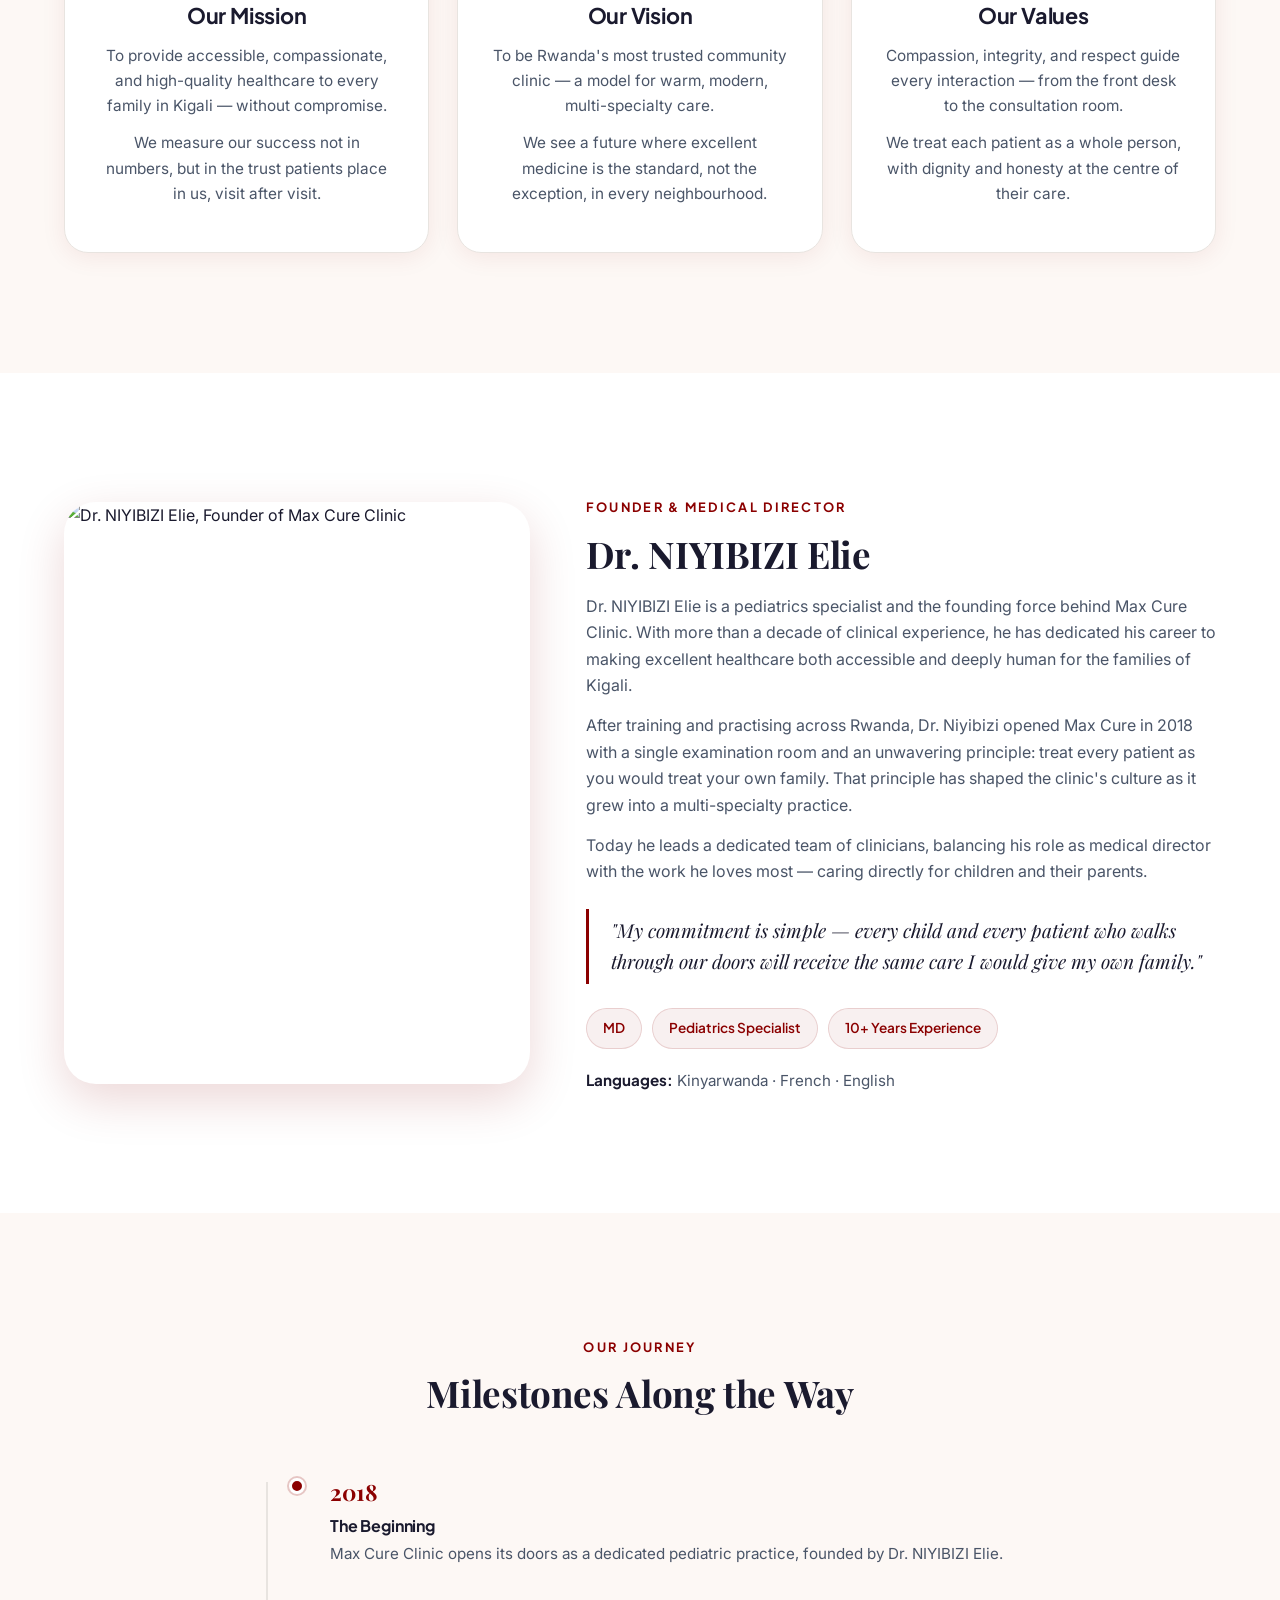
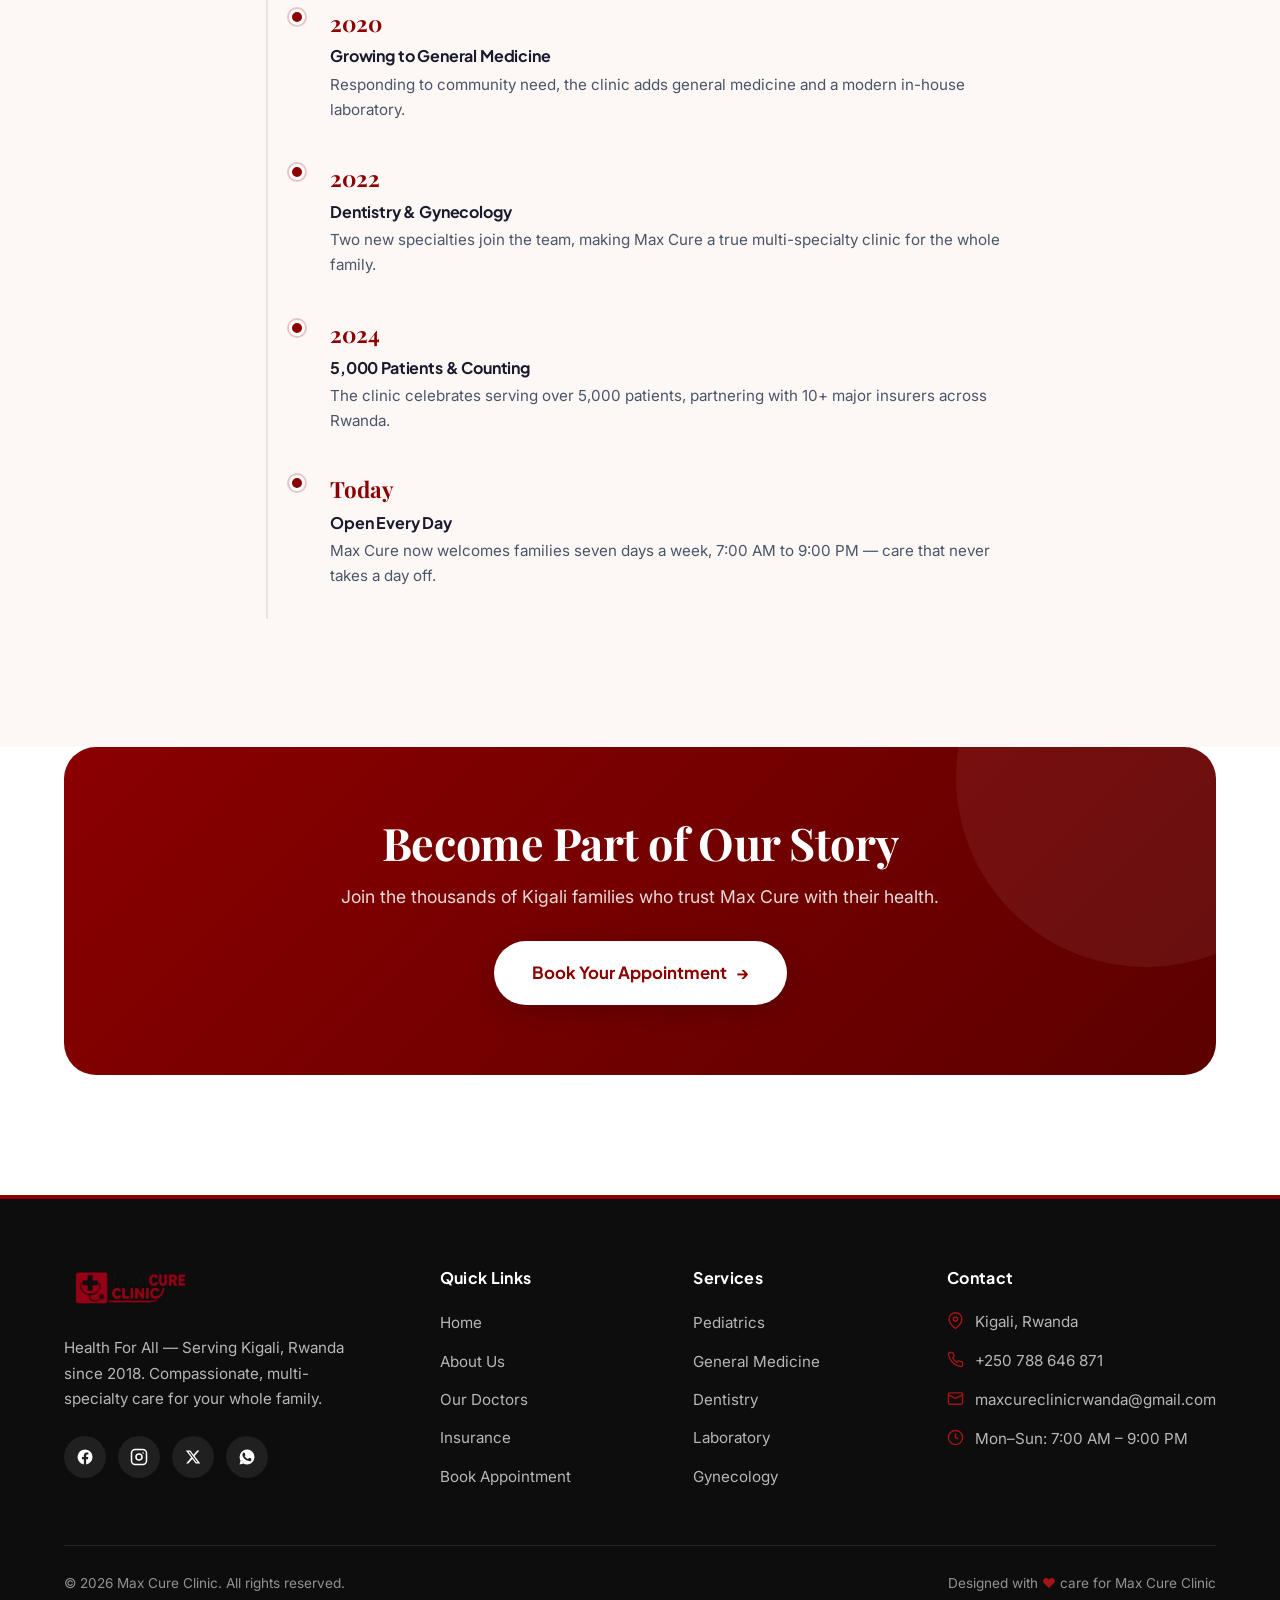
==== commit 98c33c87: "font reduced" ====
--- a/about.html
+++ b/about.html
@@ -5,7 +5,7 @@
   <meta name="viewport" content="width=device-width, initial-scale=1.0">
   <title>About Us — Max Cure Clinic, Kigali</title>
   <meta name="description" content="Founded in 2018 by Dr. NIYIBIZI Elie, Max Cure Clinic has grown into a trusted multi-specialty clinic serving thousands of families in Kigali, Rwanda.">
-  <link rel="icon" href="assets/logo.svg" type="image/svg+xml">
+  <link rel="icon" href="assets/icon.png" type="image/png">
   <link rel="preconnect" href="https://fonts.googleapis.com">
   <link rel="preconnect" href="https://fonts.gstatic.com" crossorigin>
   <link href="https://fonts.googleapis.com/css2?family=Playfair+Display:wght@400;500;600;700;900&family=Plus+Jakarta+Sans:wght@300;400;500;600;700;800&family=Inter:wght@300;400;500&display=swap" rel="stylesheet">
--- a/css/global.css
+++ b/css/global.css
@@ -181,8 +181,8 @@
   pointer-events: none;
 }
 .page-hero .container { position: relative; z-index: 2; }
-.page-hero h1 { color: var(--white); font-size: clamp(2.4rem, 5vw, 3.6rem); margin-bottom: 16px; }
-.page-hero p { color: rgba(255, 255, 255, 0.85); font-size: 1.15rem; max-width: 640px; margin: 0 auto; }
+.page-hero h1 { color: var(--white); font-size: clamp(1.8rem, 4vw, 2.9rem); margin-bottom: 16px; }
+.page-hero p { color: rgba(255, 255, 255, 0.85); font-size: 1.05rem; max-width: 640px; margin: 0 auto; }
 .page-hero.has-3d { background: var(--primary-dark); }
 .page-hero .vanta-bg { position: absolute; inset: 0; z-index: 0; }
 
@@ -775,8 +775,8 @@
 .image-hero .vanta-bg { position: absolute; inset: 0; z-index: 0; }
 .image-hero .img-overlay { position: absolute; inset: 0; background: linear-gradient(180deg, rgba(92,0,0,0.78), rgba(13,13,13,0.7)); z-index: 1; }
 .image-hero .container { position: relative; z-index: 2; }
-.image-hero h1 { color: #fff; font-size: clamp(2.4rem, 5vw, 3.8rem); }
-.image-hero p { color: rgba(255,255,255,0.88); font-size: 1.15rem; max-width: 640px; margin: 14px auto 0; }
+.image-hero h1 { color: #fff; font-size: clamp(1.8rem, 4vw, 2.9rem); }
+.image-hero p { color: rgba(255,255,255,0.88); font-size: 1.05rem; max-width: 640px; margin: 14px auto 0; }
 
 .emergency-banner { background: var(--primary); color: #fff; text-align: center; padding: 26px; border-radius: var(--radius-md); font-family: var(--font-head); font-weight: 700; font-size: 1.15rem; display: flex; align-items: center; justify-content: center; gap: 12px; flex-wrap: wrap; }
 .emergency-banner a { text-decoration: underline; text-underline-offset: 4px; }
--- a/css/navbar.css
+++ b/css/navbar.css
@@ -115,6 +115,8 @@
   font-size: 1.7rem;
   color: rgba(255, 255, 255, 0.9);
   padding: 12px 24px;
+  width: 100%;
+  text-align: center;
   transition: color 0.2s ease, transform 0.2s ease;
 }
 .mobile-menu a:hover, .mobile-menu a.active { color: #fff; transform: scale(1.05); }
